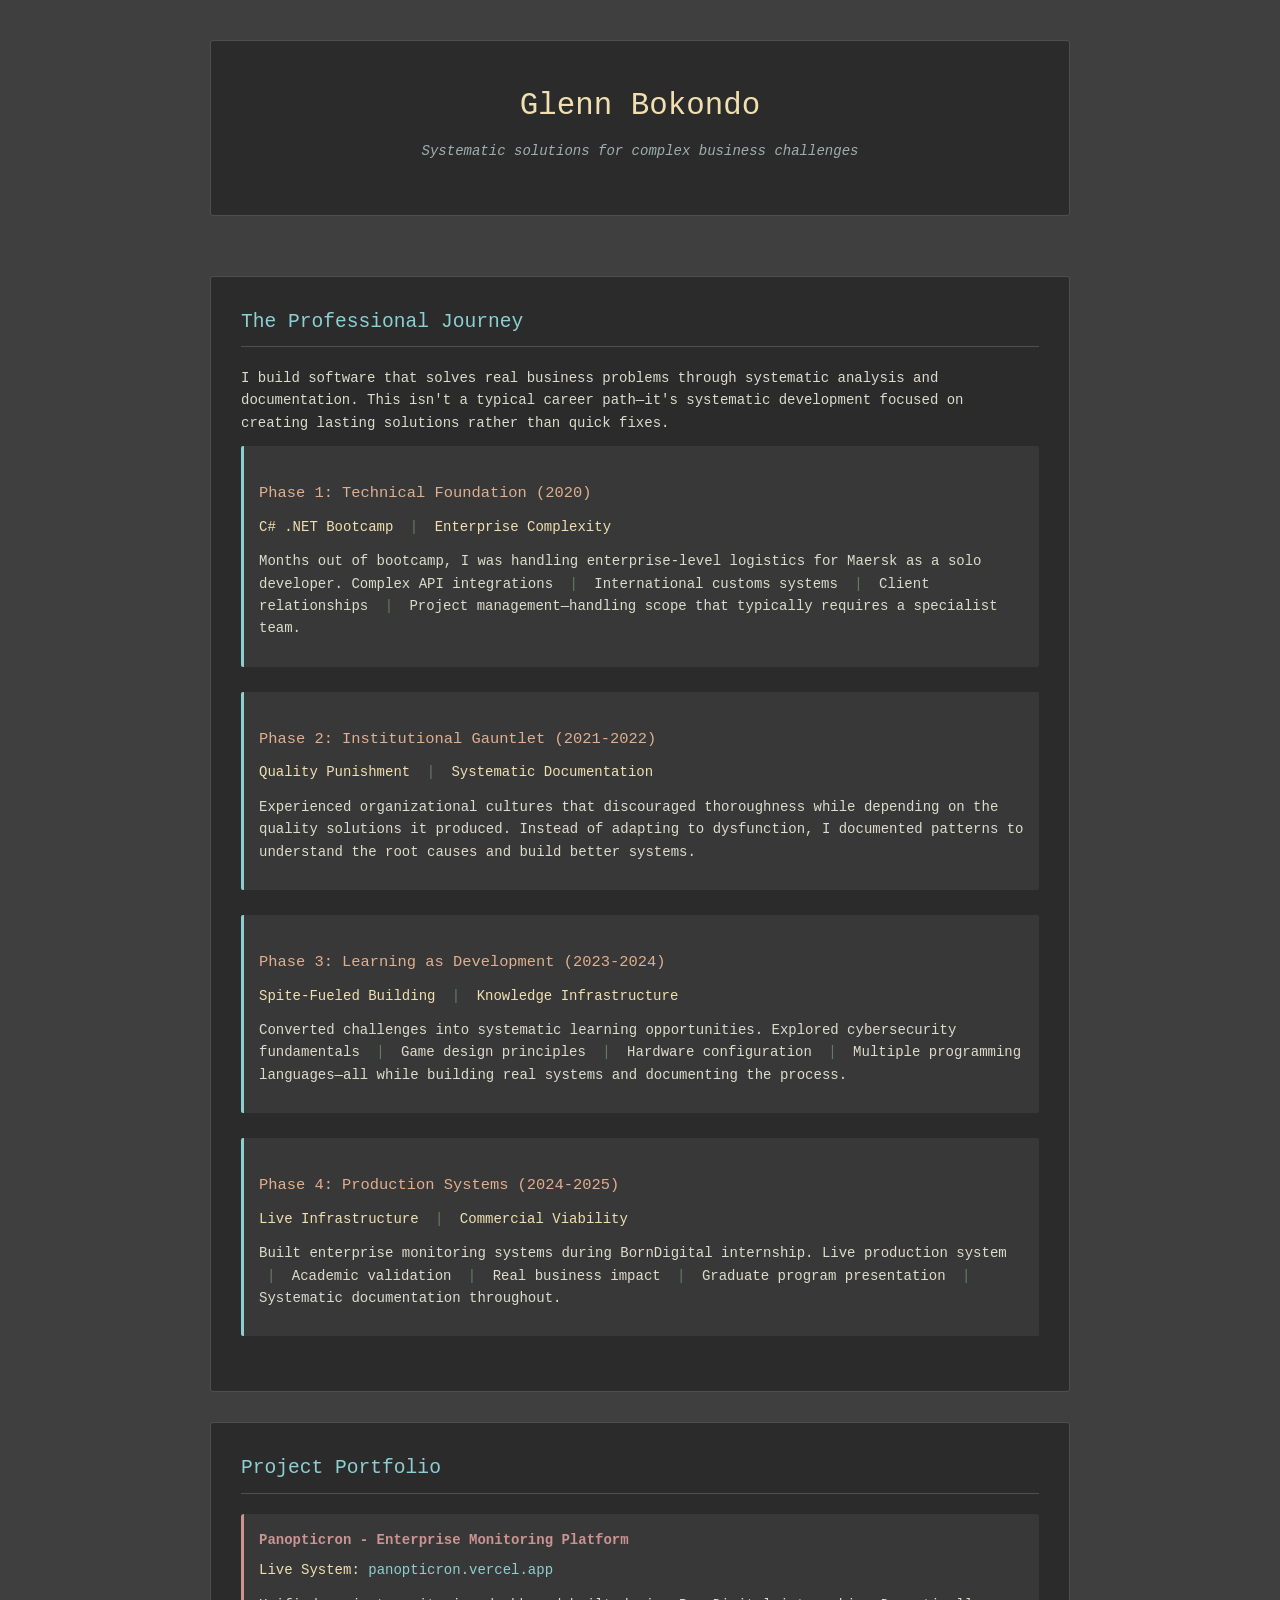
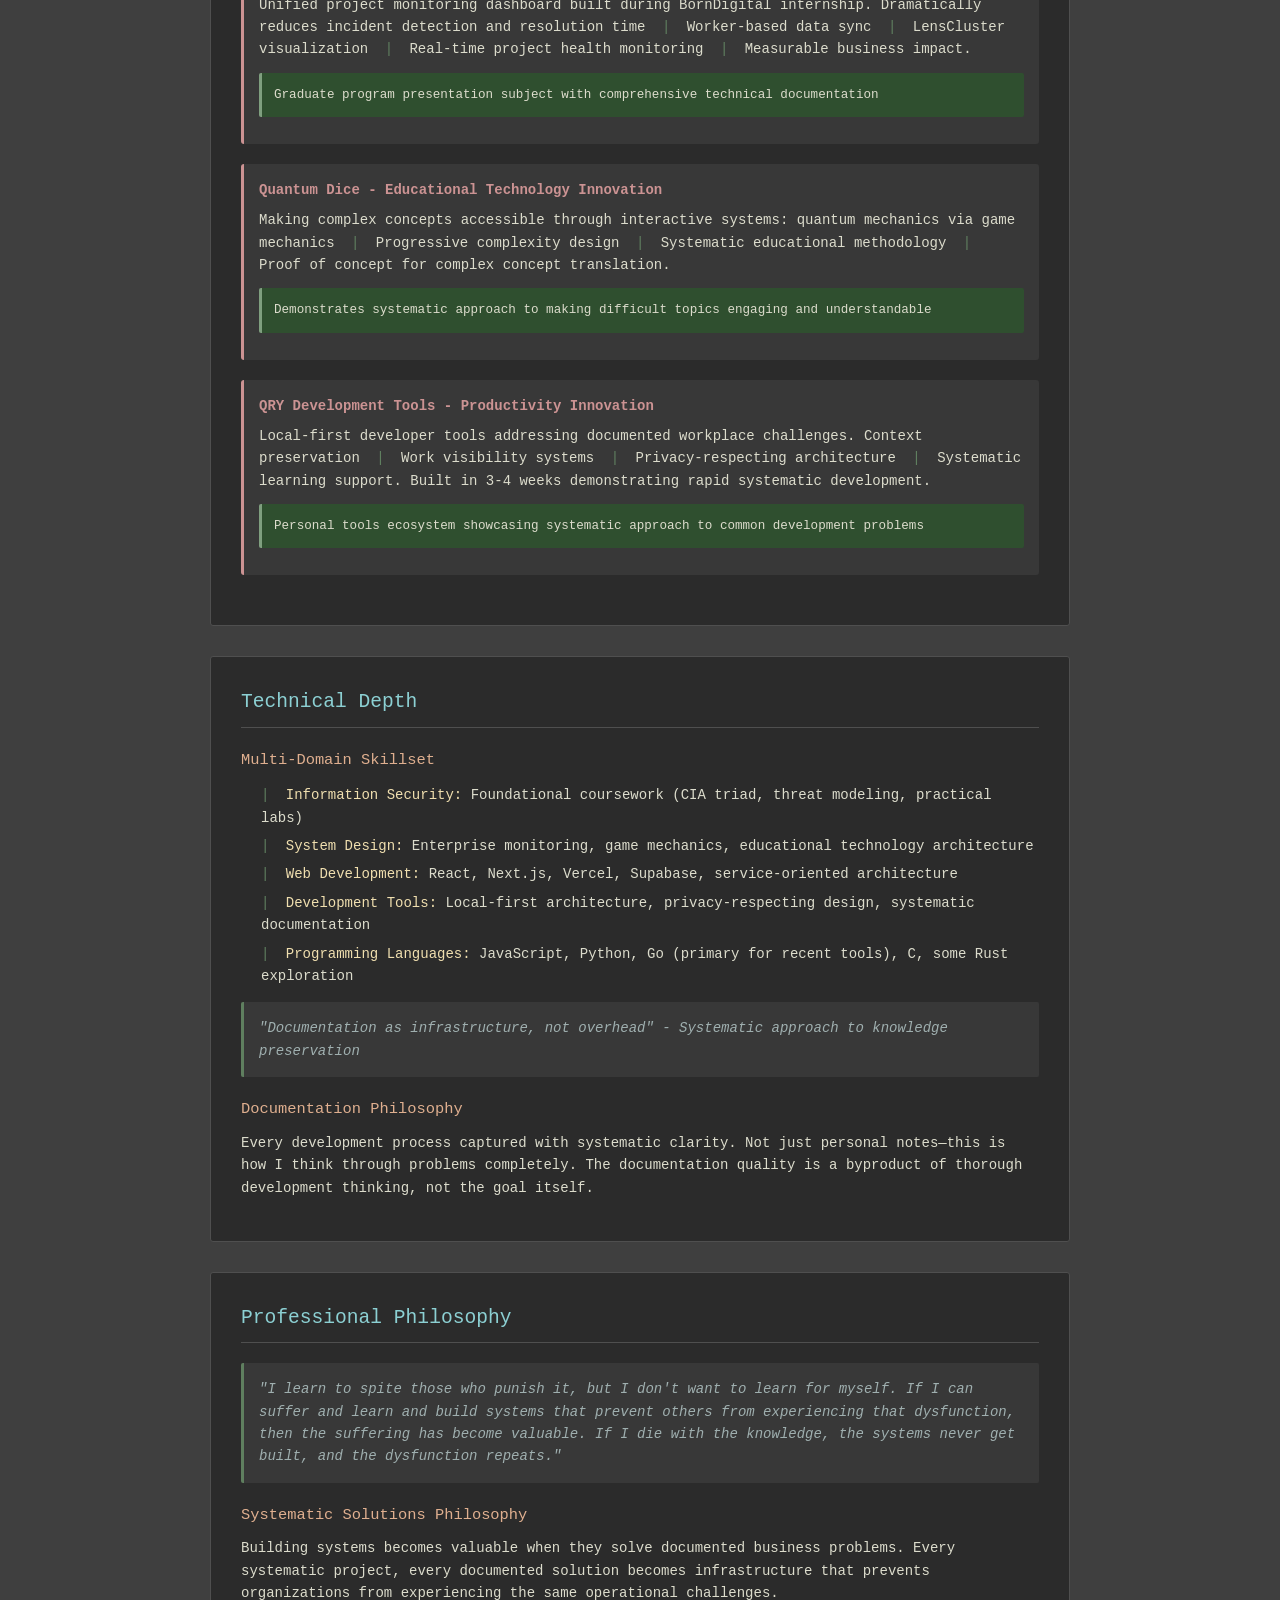
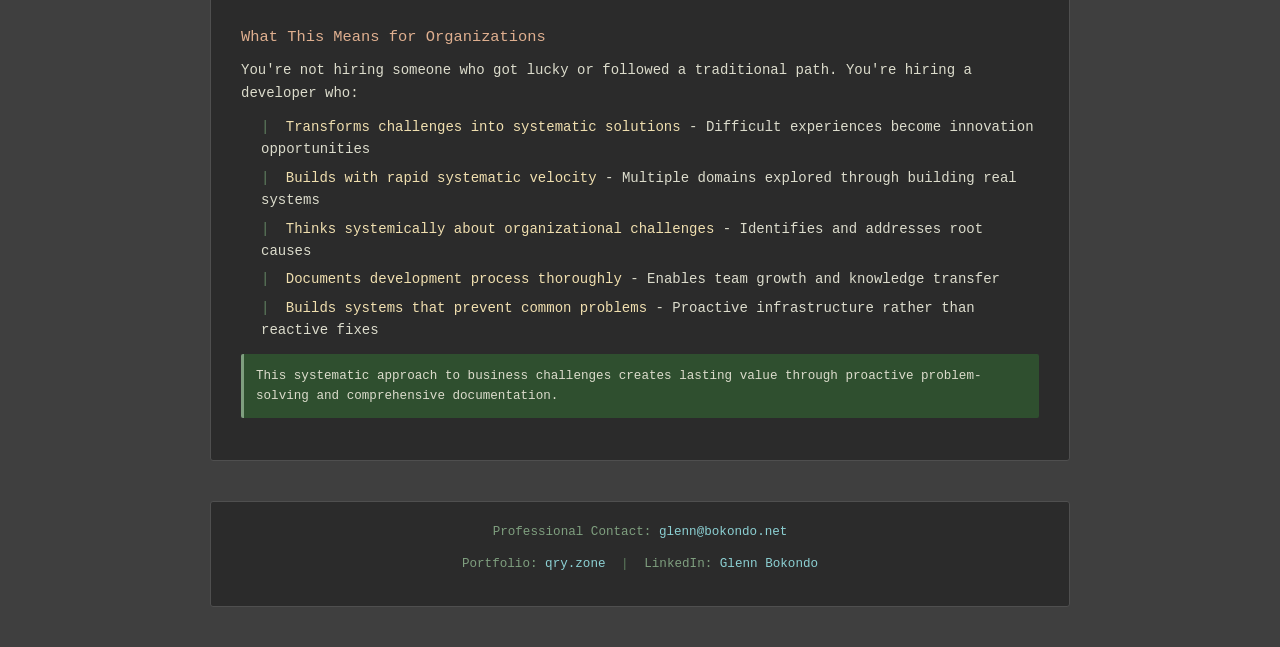
==== index.html @ 44cf8b08 "update contact info" ====
<!doctype html>
<html lang="en">
    <head>
        <meta charset="UTF-8" />
        <meta name="viewport" content="width=device-width, initial-scale=1.0" />
        <title>
            Glenn Bokondo - Systematic Solutions for Complex Business Challenges
        </title>
        <link rel="shortcut icon" href="/favicon.ico" type="image/x-icon" />
        <link rel="icon" href="/favicon.ico" type="image/x-icon" />
        <style>
            * {
                margin: 0;
                padding: 0;
                box-sizing: border-box;
            }

            body {
                font-family: "Monaco", "Menlo", "Ubuntu Mono", monospace;
                line-height: 1.6;
                color: #dcdccc;
                background: #3f3f3f;
                font-size: 14px;
            }

            .container {
                max-width: 900px;
                margin: 0 auto;
                padding: 40px 20px;
            }

            header {
                text-align: center;
                margin-bottom: 60px;
                padding: 40px 0;
                background: #2b2b2b;
                border: 1px solid #4f4f4f;
                border-radius: 3px;
            }

            h1 {
                font-size: 2.2em;
                margin-bottom: 10px;
                color: #f0dfaf;
                font-weight: normal;
            }

            .tagline {
                font-size: 1em;
                color: #9fafaf;
                font-style: italic;
            }

            .section {
                background: #2b2b2b;
                margin-bottom: 30px;
                padding: 30px;
                border: 1px solid #4f4f4f;
                border-radius: 3px;
            }

            h2 {
                font-size: 1.4em;
                margin-bottom: 20px;
                color: #8cd0d3;
                border-bottom: 1px solid #4f4f4f;
                padding-bottom: 8px;
                font-weight: normal;
            }

            h3 {
                font-size: 1.1em;
                margin: 20px 0 10px 0;
                color: #dfaf8f;
                font-weight: normal;
            }

            .journey-phase {
                margin-bottom: 25px;
                padding: 15px;
                background: #383838;
                border-left: 3px solid #8cd0d3;
                border-radius: 2px;
            }

            .project {
                margin-bottom: 20px;
                padding: 15px;
                background: #383838;
                border-radius: 3px;
                border-left: 3px solid #cc9393;
            }

            .project-title {
                font-weight: bold;
                color: #cc9393;
                margin-bottom: 8px;
                font-size: 1em;
            }

            .evidence {
                background: #2f4f2f;
                padding: 12px;
                border-radius: 2px;
                border-left: 3px solid #7f9f7f;
                margin: 12px 0;
                font-size: 0.9em;
            }

            .quote {
                font-style: italic;
                color: #9fafaf;
                border-left: 3px solid #5f7f5f;
                padding-left: 15px;
                margin: 15px 0;
                background: #383838;
                padding: 15px;
                border-radius: 2px;
            }

            ul {
                margin: 12px 0;
                padding-left: 20px;
                list-style: none;
            }

            li {
                margin-bottom: 6px;
                position: relative;
            }

            li:before {
                content: "| ";
                color: #5f7f5f;
                margin-right: 8px;
            }

            a {
                color: #8cd0d3;
                text-decoration: none;
            }

            a:hover {
                text-decoration: underline;
                color: #dfaf8f;
            }

            .highlight {
                background: #4f4f2f;
                padding: 2px 4px;
                border-radius: 2px;
            }

            strong {
                color: #f0dfaf;
                font-weight: normal;
            }

            em {
                color: #dfaf8f;
                font-style: normal;
            }

            p {
                margin-bottom: 12px;
            }

            .separator {
                color: #5f7f5f;
                margin: 0 8px;
            }

            footer {
                text-align: center;
                margin-top: 40px;
                color: #7f9f7f;
                font-size: 0.9em;
                padding: 20px;
                background: #2b2b2b;
                border: 1px solid #4f4f4f;
                border-radius: 3px;
            }
        </style>
    </head>
    <body>
        <div class="container">
            <header>
                <h1>Glenn Bokondo</h1>
                <p class="tagline">
                    Systematic solutions for complex business challenges
                </p>
            </header>

            <section class="section">
                <h2>The Professional Journey</h2>
                <p>
                    I build software that solves real business problems through
                    systematic analysis and documentation. This isn't a typical
                    career path—it's systematic development focused on creating
                    lasting solutions rather than quick fixes.
                </p>

                <div class="journey-phase">
                    <h3>Phase 1: Technical Foundation (2020)</h3>
                    <p>
                        <strong>C# .NET Bootcamp</strong>
                        <span class="separator">|</span>
                        <strong>Enterprise Complexity</strong>
                    </p>
                    <p>
                        Months out of bootcamp, I was handling enterprise-level
                        logistics for Maersk as a solo developer. Complex API
                        integrations
                        <span class="separator">|</span> International customs
                        systems <span class="separator">|</span> Client
                        relationships <span class="separator">|</span> Project
                        management—handling scope that typically requires a
                        specialist team.
                    </p>
                </div>

                <div class="journey-phase">
                    <h3>Phase 2: Institutional Gauntlet (2021-2022)</h3>
                    <p>
                        <strong>Quality Punishment</strong>
                        <span class="separator">|</span>
                        <strong>Systematic Documentation</strong>
                    </p>
                    <p>
                        Experienced organizational cultures that discouraged
                        thoroughness while depending on the quality solutions it
                        produced. Instead of adapting to dysfunction, I
                        documented patterns to understand the root causes and
                        build better systems.
                    </p>
                </div>

                <div class="journey-phase">
                    <h3>Phase 3: Learning as Development (2023-2024)</h3>
                    <p>
                        <strong>Spite-Fueled Building</strong>
                        <span class="separator">|</span>
                        <strong>Knowledge Infrastructure</strong>
                    </p>
                    <p>
                        Converted challenges into systematic learning
                        opportunities. Explored cybersecurity fundamentals
                        <span class="separator">|</span> Game design principles
                        <span class="separator">|</span> Hardware configuration
                        <span class="separator">|</span> Multiple programming
                        languages—all while building real systems and
                        documenting the process.
                    </p>
                </div>

                <div class="journey-phase">
                    <h3>Phase 4: Production Systems (2024-2025)</h3>
                    <p>
                        <strong>Live Infrastructure</strong>
                        <span class="separator">|</span>
                        <strong>Commercial Viability</strong>
                    </p>
                    <p>
                        Built enterprise monitoring systems during BornDigital
                        internship. Live production system
                        <span class="separator">|</span> Academic validation
                        <span class="separator">|</span> Real business impact
                        <span class="separator">|</span> Graduate program
                        presentation <span class="separator">|</span> Systematic
                        documentation throughout.
                    </p>
                </div>
            </section>

            <section class="section">
                <h2>Project Portfolio</h2>

                <div class="project">
                    <div class="project-title">
                        Panopticron - Enterprise Monitoring Platform
                    </div>
                    <p>
                        <strong>Live System:</strong>
                        <a href="https://panopticron.vercel.app"
                            >panopticron.vercel.app</a
                        >
                    </p>
                    <p>
                        Unified project monitoring dashboard built during
                        BornDigital internship. Dramatically reduces incident
                        detection and resolution time
                        <span class="separator">|</span> Worker-based data sync
                        <span class="separator">|</span> LensCluster
                        visualization <span class="separator">|</span> Real-time
                        project health monitoring
                        <span class="separator">|</span> Measurable business
                        impact.
                    </p>
                    <div class="evidence">
                        Graduate program presentation subject with comprehensive
                        technical documentation
                    </div>
                </div>

                <div class="project">
                    <div class="project-title">
                        Quantum Dice - Educational Technology Innovation
                    </div>
                    <p>
                        Making complex concepts accessible through interactive
                        systems: quantum mechanics via game mechanics
                        <span class="separator">|</span> Progressive complexity
                        design <span class="separator">|</span> Systematic
                        educational methodology
                        <span class="separator">|</span> Proof of concept for
                        complex concept translation.
                    </p>
                    <div class="evidence">
                        Demonstrates systematic approach to making difficult
                        topics engaging and understandable
                    </div>
                </div>

                <div class="project">
                    <div class="project-title">
                        QRY Development Tools - Productivity Innovation
                    </div>
                    <p>
                        Local-first developer tools addressing documented
                        workplace challenges. Context preservation
                        <span class="separator">|</span> Work visibility systems
                        <span class="separator">|</span> Privacy-respecting
                        architecture <span class="separator">|</span> Systematic
                        learning support. Built in 3-4 weeks demonstrating rapid
                        systematic development.
                    </p>
                    <div class="evidence">
                        Personal tools ecosystem showcasing systematic approach
                        to common development problems
                    </div>
                </div>
            </section>

            <section class="section">
                <h2>Technical Depth</h2>

                <h3>Multi-Domain Skillset</h3>
                <ul>
                    <li>
                        <strong>Information Security:</strong> Foundational
                        coursework (CIA triad, threat modeling, practical labs)
                    </li>
                    <li>
                        <strong>System Design:</strong> Enterprise monitoring,
                        game mechanics, educational technology architecture
                    </li>
                    <li>
                        <strong>Web Development:</strong> React, Next.js,
                        Vercel, Supabase, service-oriented architecture
                    </li>
                    <li>
                        <strong>Development Tools:</strong> Local-first
                        architecture, privacy-respecting design, systematic
                        documentation
                    </li>
                    <li>
                        <strong>Programming Languages:</strong> JavaScript,
                        Python, Go (primary for recent tools), C, some Rust
                        exploration
                    </li>
                </ul>

                <div class="quote">
                    "Documentation as infrastructure, not overhead" - Systematic
                    approach to knowledge preservation
                </div>

                <h3>Documentation Philosophy</h3>
                <p>
                    Every development process captured with systematic clarity.
                    Not just personal notes—this is how I think through problems
                    completely. The documentation quality is a byproduct of
                    thorough development thinking, not the goal itself.
                </p>
            </section>

            <section class="section">
                <h2>Professional Philosophy</h2>

                <div class="quote">
                    "I learn to spite those who punish it, but I don't want to
                    learn for myself. If I can suffer and learn and build
                    systems that prevent others from experiencing that
                    dysfunction, then the suffering has become valuable. If I
                    die with the knowledge, the systems never get built, and the
                    dysfunction repeats."
                </div>

                <h3>Systematic Solutions Philosophy</h3>
                <p>
                    Building systems becomes valuable when they solve documented
                    business problems. Every systematic project, every
                    documented solution becomes infrastructure that prevents
                    organizations from experiencing the same operational
                    challenges.
                </p>

                <h3>What This Means for Organizations</h3>
                <p>
                    You're not hiring someone who got lucky or followed a
                    traditional path. You're hiring a developer who:
                </p>

                <ul>
                    <li>
                        <strong
                            >Transforms challenges into systematic
                            solutions</strong
                        >
                        - Difficult experiences become innovation opportunities
                    </li>
                    <li>
                        <strong>Builds with rapid systematic velocity</strong> -
                        Multiple domains explored through building real systems
                    </li>
                    <li>
                        <strong
                            >Thinks systemically about organizational
                            challenges</strong
                        >
                        - Identifies and addresses root causes
                    </li>
                    <li>
                        <strong
                            >Documents development process thoroughly</strong
                        >
                        - Enables team growth and knowledge transfer
                    </li>
                    <li>
                        <strong
                            >Builds systems that prevent common problems</strong
                        >
                        - Proactive infrastructure rather than reactive fixes
                    </li>
                </ul>

                <div class="evidence">
                    This systematic approach to business challenges creates
                    lasting value through proactive problem-solving and
                    comprehensive documentation.
                </div>
            </section>

            <footer>
                <p>
                    Professional Contact:
                    <a href="mailto:glenn@bokondo.net">glenn@bokondo.net</a>
                </p>
                <p>
                    Portfolio: <a href="https://qry.zone">qry.zone</a>
                    <span class="separator">|</span> LinkedIn:
                    <a href="https://linkedin.com/in/glenn-bokondo-98957b196/"
                        >Glenn Bokondo</a
                    >
                </p>
            </footer>
        </div>
    </body>
</html>
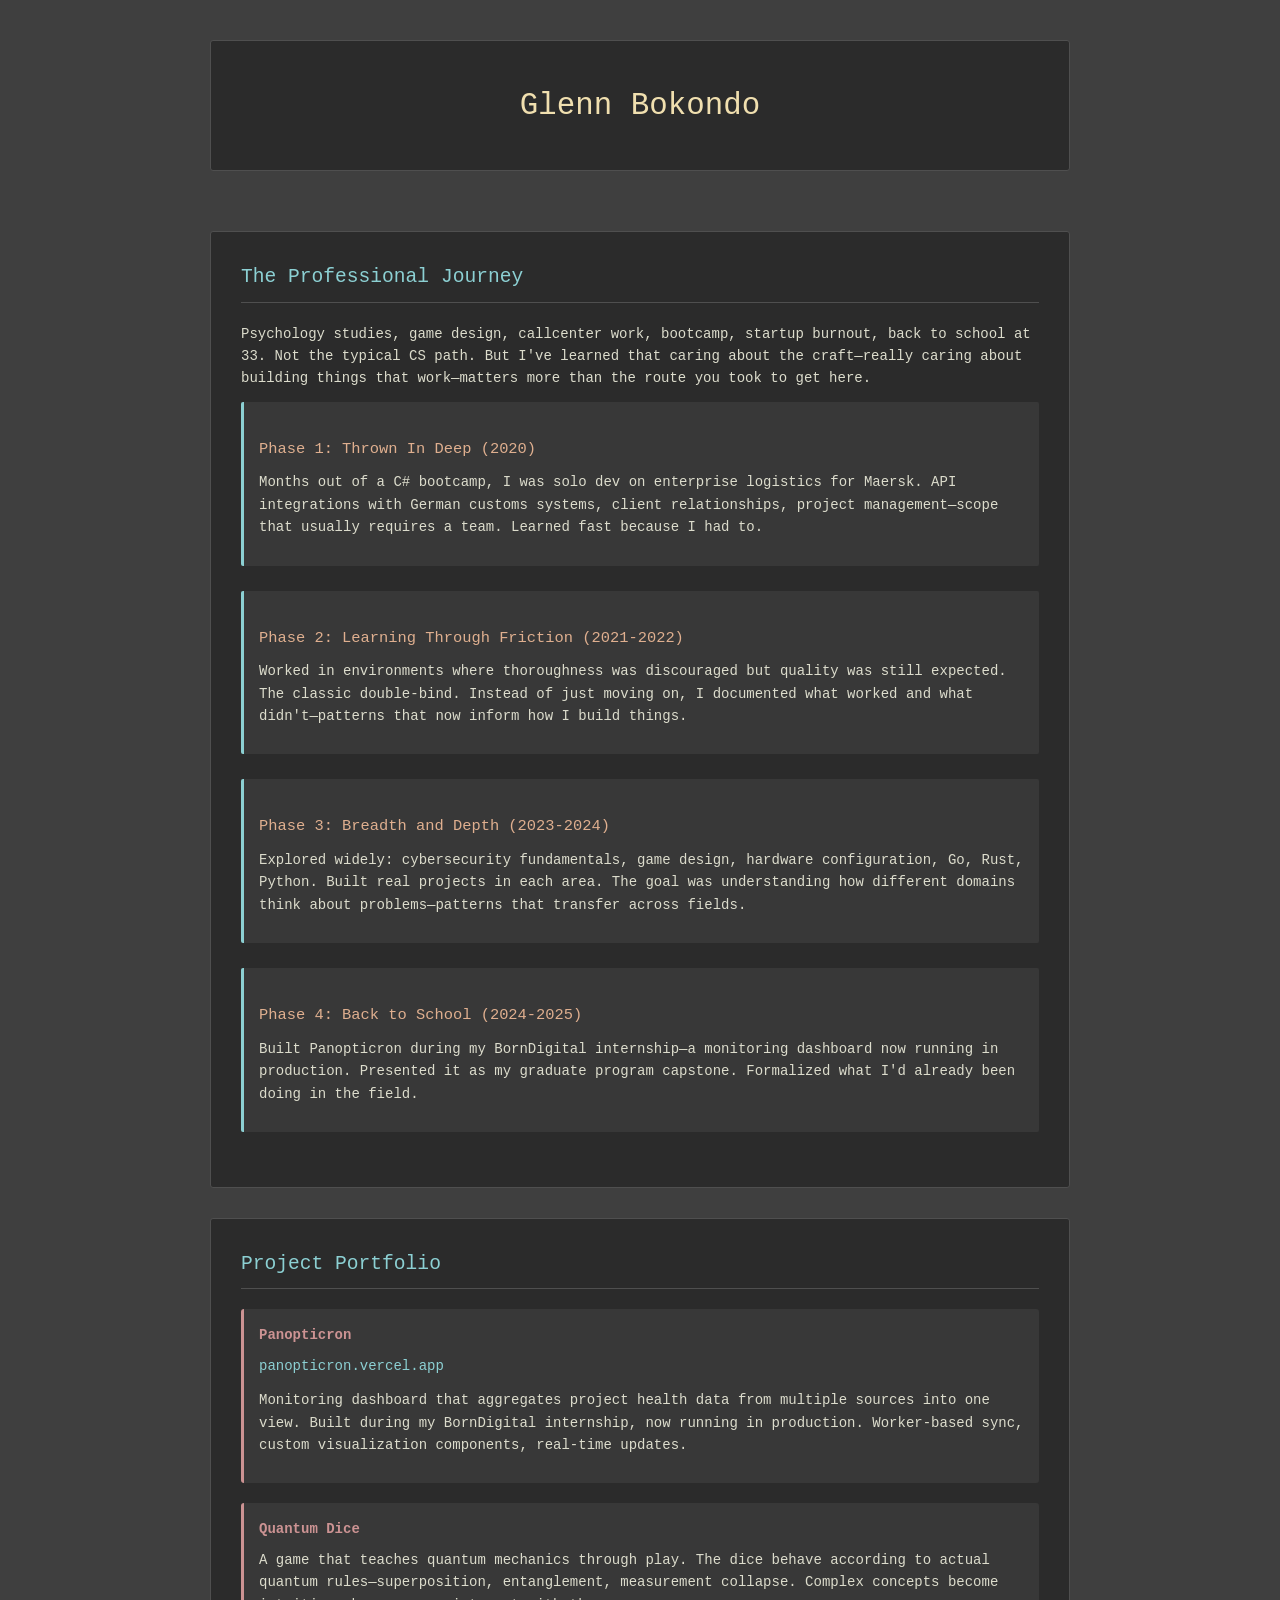
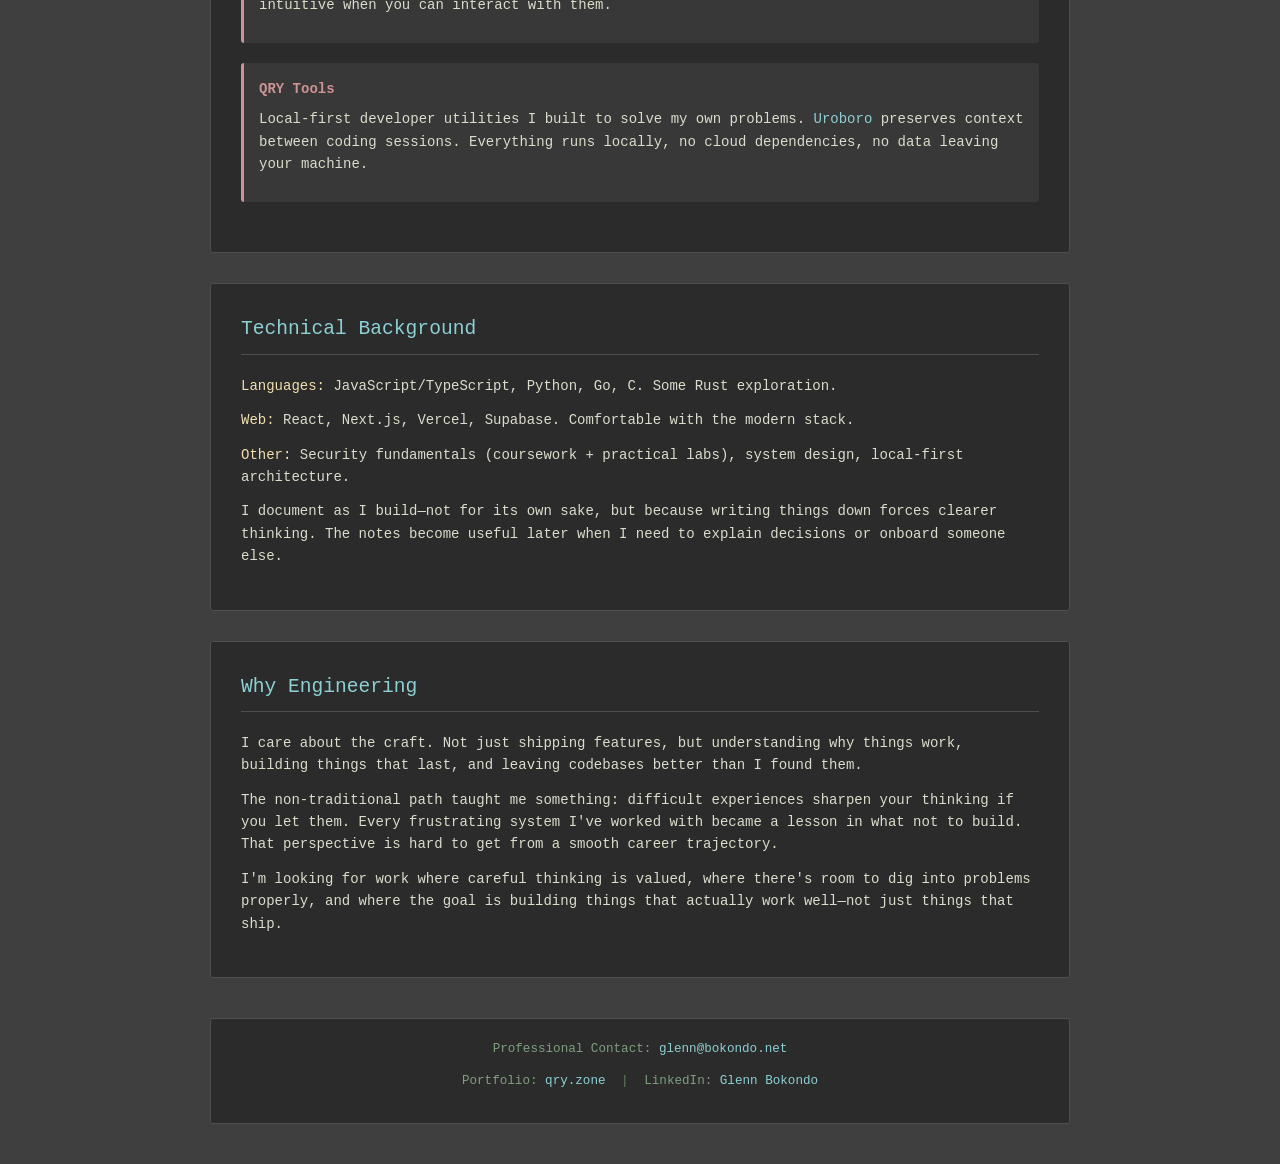
==== commit 68748d3f: "rewrite" ====
--- a/index.html
+++ b/index.html
@@ -3,9 +3,7 @@
     <head>
         <meta charset="UTF-8" />
         <meta name="viewport" content="width=device-width, initial-scale=1.0" />
-        <title>
-            Glenn Bokondo - Systematic Solutions for Complex Business Challenges
-        </title>
+        <title>Glenn Bokondo</title>
         <link rel="shortcut icon" href="/favicon.ico" type="image/x-icon" />
         <link rel="icon" href="/favicon.ico" type="image/x-icon" />
         <style>
@@ -40,15 +38,8 @@
 
             h1 {
                 font-size: 2.2em;
-                margin-bottom: 10px;
                 color: #f0dfaf;
                 font-weight: normal;
-            }
-
-            .tagline {
-                font-size: 1em;
-                color: #9fafaf;
-                font-style: italic;
             }
 
             .section {
@@ -98,26 +89,6 @@
                 font-size: 1em;
             }
 
-            .evidence {
-                background: #2f4f2f;
-                padding: 12px;
-                border-radius: 2px;
-                border-left: 3px solid #7f9f7f;
-                margin: 12px 0;
-                font-size: 0.9em;
-            }
-
-            .quote {
-                font-style: italic;
-                color: #9fafaf;
-                border-left: 3px solid #5f7f5f;
-                padding-left: 15px;
-                margin: 15px 0;
-                background: #383838;
-                padding: 15px;
-                border-radius: 2px;
-            }
-
             ul {
                 margin: 12px 0;
                 padding-left: 20px;
@@ -143,12 +114,6 @@
             a:hover {
                 text-decoration: underline;
                 color: #dfaf8f;
-            }
-
-            .highlight {
-                background: #4f4f2f;
-                padding: 2px 4px;
-                border-radius: 2px;
             }
 
             strong {
@@ -186,88 +151,39 @@
         <div class="container">
             <header>
                 <h1>Glenn Bokondo</h1>
-                <p class="tagline">
-                    Systematic solutions for complex business challenges
-                </p>
             </header>
 
             <section class="section">
                 <h2>The Professional Journey</h2>
                 <p>
-                    I build software that solves real business problems through
-                    systematic analysis and documentation. This isn't a typical
-                    career path—it's systematic development focused on creating
-                    lasting solutions rather than quick fixes.
-                </p>
-
-                <div class="journey-phase">
-                    <h3>Phase 1: Technical Foundation (2020)</h3>
-                    <p>
-                        <strong>C# .NET Bootcamp</strong>
-                        <span class="separator">|</span>
-                        <strong>Enterprise Complexity</strong>
-                    </p>
-                    <p>
-                        Months out of bootcamp, I was handling enterprise-level
-                        logistics for Maersk as a solo developer. Complex API
-                        integrations
-                        <span class="separator">|</span> International customs
-                        systems <span class="separator">|</span> Client
-                        relationships <span class="separator">|</span> Project
-                        management—handling scope that typically requires a
-                        specialist team.
-                    </p>
-                </div>
-
-                <div class="journey-phase">
-                    <h3>Phase 2: Institutional Gauntlet (2021-2022)</h3>
-                    <p>
-                        <strong>Quality Punishment</strong>
-                        <span class="separator">|</span>
-                        <strong>Systematic Documentation</strong>
-                    </p>
-                    <p>
-                        Experienced organizational cultures that discouraged
-                        thoroughness while depending on the quality solutions it
-                        produced. Instead of adapting to dysfunction, I
-                        documented patterns to understand the root causes and
-                        build better systems.
-                    </p>
-                </div>
-
-                <div class="journey-phase">
-                    <h3>Phase 3: Learning as Development (2023-2024)</h3>
-                    <p>
-                        <strong>Spite-Fueled Building</strong>
-                        <span class="separator">|</span>
-                        <strong>Knowledge Infrastructure</strong>
-                    </p>
-                    <p>
-                        Converted challenges into systematic learning
-                        opportunities. Explored cybersecurity fundamentals
-                        <span class="separator">|</span> Game design principles
-                        <span class="separator">|</span> Hardware configuration
-                        <span class="separator">|</span> Multiple programming
-                        languages—all while building real systems and
-                        documenting the process.
-                    </p>
-                </div>
-
-                <div class="journey-phase">
-                    <h3>Phase 4: Production Systems (2024-2025)</h3>
-                    <p>
-                        <strong>Live Infrastructure</strong>
-                        <span class="separator">|</span>
-                        <strong>Commercial Viability</strong>
-                    </p>
-                    <p>
-                        Built enterprise monitoring systems during BornDigital
-                        internship. Live production system
-                        <span class="separator">|</span> Academic validation
-                        <span class="separator">|</span> Real business impact
-                        <span class="separator">|</span> Graduate program
-                        presentation <span class="separator">|</span> Systematic
-                        documentation throughout.
+                    Psychology studies, game design, callcenter work, bootcamp, startup burnout, back to school at 33. Not the typical CS path. But I've learned that caring about the craft—really caring about building things that work—matters more than the route you took to get here.
+                </p>
+
+                <div class="journey-phase">
+                    <h3>Phase 1: Thrown In Deep (2020)</h3>
+                    <p>
+                        Months out of a C# bootcamp, I was solo dev on enterprise logistics for Maersk. API integrations with German customs systems, client relationships, project management—scope that usually requires a team. Learned fast because I had to.
+                    </p>
+                </div>
+
+                <div class="journey-phase">
+                    <h3>Phase 2: Learning Through Friction (2021-2022)</h3>
+                    <p>
+                        Worked in environments where thoroughness was discouraged but quality was still expected. The classic double-bind. Instead of just moving on, I documented what worked and what didn't—patterns that now inform how I build things.
+                    </p>
+                </div>
+
+                <div class="journey-phase">
+                    <h3>Phase 3: Breadth and Depth (2023-2024)</h3>
+                    <p>
+                        Explored widely: cybersecurity fundamentals, game design, hardware configuration, Go, Rust, Python. Built real projects in each area. The goal was understanding how different domains think about problems—patterns that transfer across fields.
+                    </p>
+                </div>
+
+                <div class="journey-phase">
+                    <h3>Phase 4: Back to School (2024-2025)</h3>
+                    <p>
+                        Built Panopticron during my BornDigital internship—a monitoring dashboard now running in production. Presented it as my graduate program capstone. Formalized what I'd already been doing in the field.
                     </p>
                 </div>
             </section>
@@ -276,179 +192,57 @@
                 <h2>Project Portfolio</h2>
 
                 <div class="project">
-                    <div class="project-title">
-                        Panopticron - Enterprise Monitoring Platform
-                    </div>
-                    <p>
-                        <strong>Live System:</strong>
-                        <a href="https://panopticron.vercel.app"
-                            >panopticron.vercel.app</a
-                        >
-                    </p>
-                    <p>
-                        Unified project monitoring dashboard built during
-                        BornDigital internship. Dramatically reduces incident
-                        detection and resolution time
-                        <span class="separator">|</span> Worker-based data sync
-                        <span class="separator">|</span> LensCluster
-                        visualization <span class="separator">|</span> Real-time
-                        project health monitoring
-                        <span class="separator">|</span> Measurable business
-                        impact.
-                    </p>
-                    <div class="evidence">
-                        Graduate program presentation subject with comprehensive
-                        technical documentation
-                    </div>
+                    <div class="project-title">Panopticron</div>
+                    <p>
+                        <a href="https://panopticron.vercel.app">panopticron.vercel.app</a>
+                    </p>
+                    <p>
+                        Monitoring dashboard that aggregates project health data from multiple sources into one view. Built during my BornDigital internship, now running in production. Worker-based sync, custom visualization components, real-time updates.
+                    </p>
                 </div>
 
                 <div class="project">
-                    <div class="project-title">
-                        Quantum Dice - Educational Technology Innovation
-                    </div>
-                    <p>
-                        Making complex concepts accessible through interactive
-                        systems: quantum mechanics via game mechanics
-                        <span class="separator">|</span> Progressive complexity
-                        design <span class="separator">|</span> Systematic
-                        educational methodology
-                        <span class="separator">|</span> Proof of concept for
-                        complex concept translation.
-                    </p>
-                    <div class="evidence">
-                        Demonstrates systematic approach to making difficult
-                        topics engaging and understandable
-                    </div>
+                    <div class="project-title">Quantum Dice</div>
+                    <p>
+                        A game that teaches quantum mechanics through play. The dice behave according to actual quantum rules—superposition, entanglement, measurement collapse. Complex concepts become intuitive when you can interact with them.
+                    </p>
                 </div>
 
                 <div class="project">
-                    <div class="project-title">
-                        QRY Development Tools - Productivity Innovation
-                    </div>
-                    <p>
-                        Local-first developer tools addressing documented
-                        workplace challenges. Context preservation
-                        <span class="separator">|</span> Work visibility systems
-                        <span class="separator">|</span> Privacy-respecting
-                        architecture <span class="separator">|</span> Systematic
-                        learning support. Built in 3-4 weeks demonstrating rapid
-                        systematic development.
-                    </p>
-                    <div class="evidence">
-                        Personal tools ecosystem showcasing systematic approach
-                        to common development problems
-                    </div>
-                </div>
-            </section>
-
-            <section class="section">
-                <h2>Technical Depth</h2>
-
-                <h3>Multi-Domain Skillset</h3>
-                <ul>
-                    <li>
-                        <strong>Information Security:</strong> Foundational
-                        coursework (CIA triad, threat modeling, practical labs)
-                    </li>
-                    <li>
-                        <strong>System Design:</strong> Enterprise monitoring,
-                        game mechanics, educational technology architecture
-                    </li>
-                    <li>
-                        <strong>Web Development:</strong> React, Next.js,
-                        Vercel, Supabase, service-oriented architecture
-                    </li>
-                    <li>
-                        <strong>Development Tools:</strong> Local-first
-                        architecture, privacy-respecting design, systematic
-                        documentation
-                    </li>
-                    <li>
-                        <strong>Programming Languages:</strong> JavaScript,
-                        Python, Go (primary for recent tools), C, some Rust
-                        exploration
-                    </li>
-                </ul>
-
-                <div class="quote">
-                    "Documentation as infrastructure, not overhead" - Systematic
-                    approach to knowledge preservation
-                </div>
-
-                <h3>Documentation Philosophy</h3>
-                <p>
-                    Every development process captured with systematic clarity.
-                    Not just personal notes—this is how I think through problems
-                    completely. The documentation quality is a byproduct of
-                    thorough development thinking, not the goal itself.
-                </p>
-            </section>
-
-            <section class="section">
-                <h2>Professional Philosophy</h2>
-
-                <div class="quote">
-                    "I learn to spite those who punish it, but I don't want to
-                    learn for myself. If I can suffer and learn and build
-                    systems that prevent others from experiencing that
-                    dysfunction, then the suffering has become valuable. If I
-                    die with the knowledge, the systems never get built, and the
-                    dysfunction repeats."
-                </div>
-
-                <h3>Systematic Solutions Philosophy</h3>
-                <p>
-                    Building systems becomes valuable when they solve documented
-                    business problems. Every systematic project, every
-                    documented solution becomes infrastructure that prevents
-                    organizations from experiencing the same operational
-                    challenges.
-                </p>
-
-                <h3>What This Means for Organizations</h3>
-                <p>
-                    You're not hiring someone who got lucky or followed a
-                    traditional path. You're hiring a developer who:
-                </p>
-
-                <ul>
-                    <li>
-                        <strong
-                            >Transforms challenges into systematic
-                            solutions</strong
-                        >
-                        - Difficult experiences become innovation opportunities
-                    </li>
-                    <li>
-                        <strong>Builds with rapid systematic velocity</strong> -
-                        Multiple domains explored through building real systems
-                    </li>
-                    <li>
-                        <strong
-                            >Thinks systemically about organizational
-                            challenges</strong
-                        >
-                        - Identifies and addresses root causes
-                    </li>
-                    <li>
-                        <strong
-                            >Documents development process thoroughly</strong
-                        >
-                        - Enables team growth and knowledge transfer
-                    </li>
-                    <li>
-                        <strong
-                            >Builds systems that prevent common problems</strong
-                        >
-                        - Proactive infrastructure rather than reactive fixes
-                    </li>
-                </ul>
-
-                <div class="evidence">
-                    This systematic approach to business challenges creates
-                    lasting value through proactive problem-solving and
-                    comprehensive documentation.
-                </div>
+                    <div class="project-title">QRY Tools</div>
+                    <p>
+                        Local-first developer utilities I built to solve my own problems. <a href="https://github.com/QRY91/uroboro">Uroboro</a> preserves context between coding sessions. Everything runs locally, no cloud dependencies, no data leaving your machine.
+                    </p>
+                </div>
+            </section>
+
+            <section class="section">
+                <h2>Technical Background</h2>
+                <p>
+                    <strong>Languages:</strong> JavaScript/TypeScript, Python, Go, C. Some Rust exploration.
+                </p>
+                <p>
+                    <strong>Web:</strong> React, Next.js, Vercel, Supabase. Comfortable with the modern stack.
+                </p>
+                <p>
+                    <strong>Other:</strong> Security fundamentals (coursework + practical labs), system design, local-first architecture.
+                </p>
+                <p>
+                    I document as I build—not for its own sake, but because writing things down forces clearer thinking. The notes become useful later when I need to explain decisions or onboard someone else.
+                </p>
+            </section>
+
+            <section class="section">
+                <h2>Why Engineering</h2>
+                <p>
+                    I care about the craft. Not just shipping features, but understanding why things work, building things that last, and leaving codebases better than I found them.
+                </p>
+                <p>
+                    The non-traditional path taught me something: difficult experiences sharpen your thinking if you let them. Every frustrating system I've worked with became a lesson in what not to build. That perspective is hard to get from a smooth career trajectory.
+                </p>
+                <p>
+                    I'm looking for work where careful thinking is valued, where there's room to dig into problems properly, and where the goal is building things that actually work well—not just things that ship.
+                </p>
             </section>
 
             <footer>
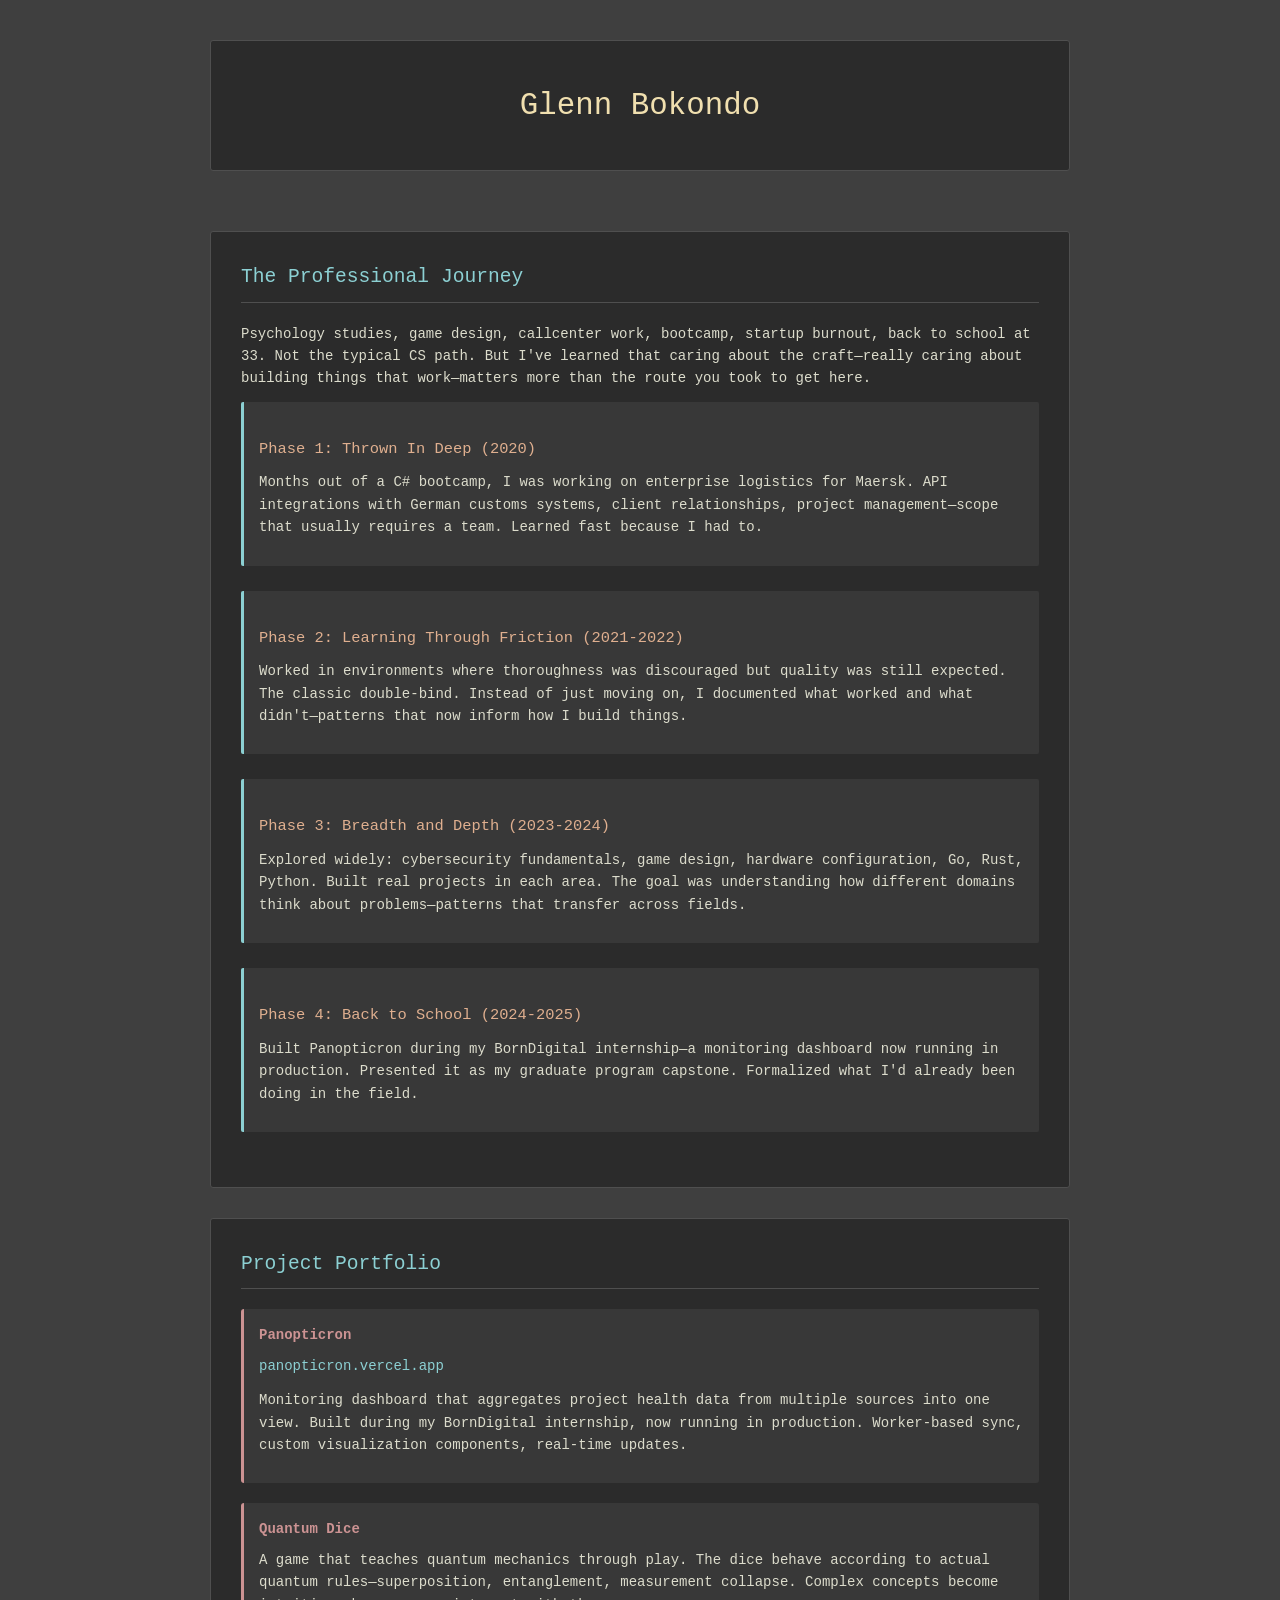
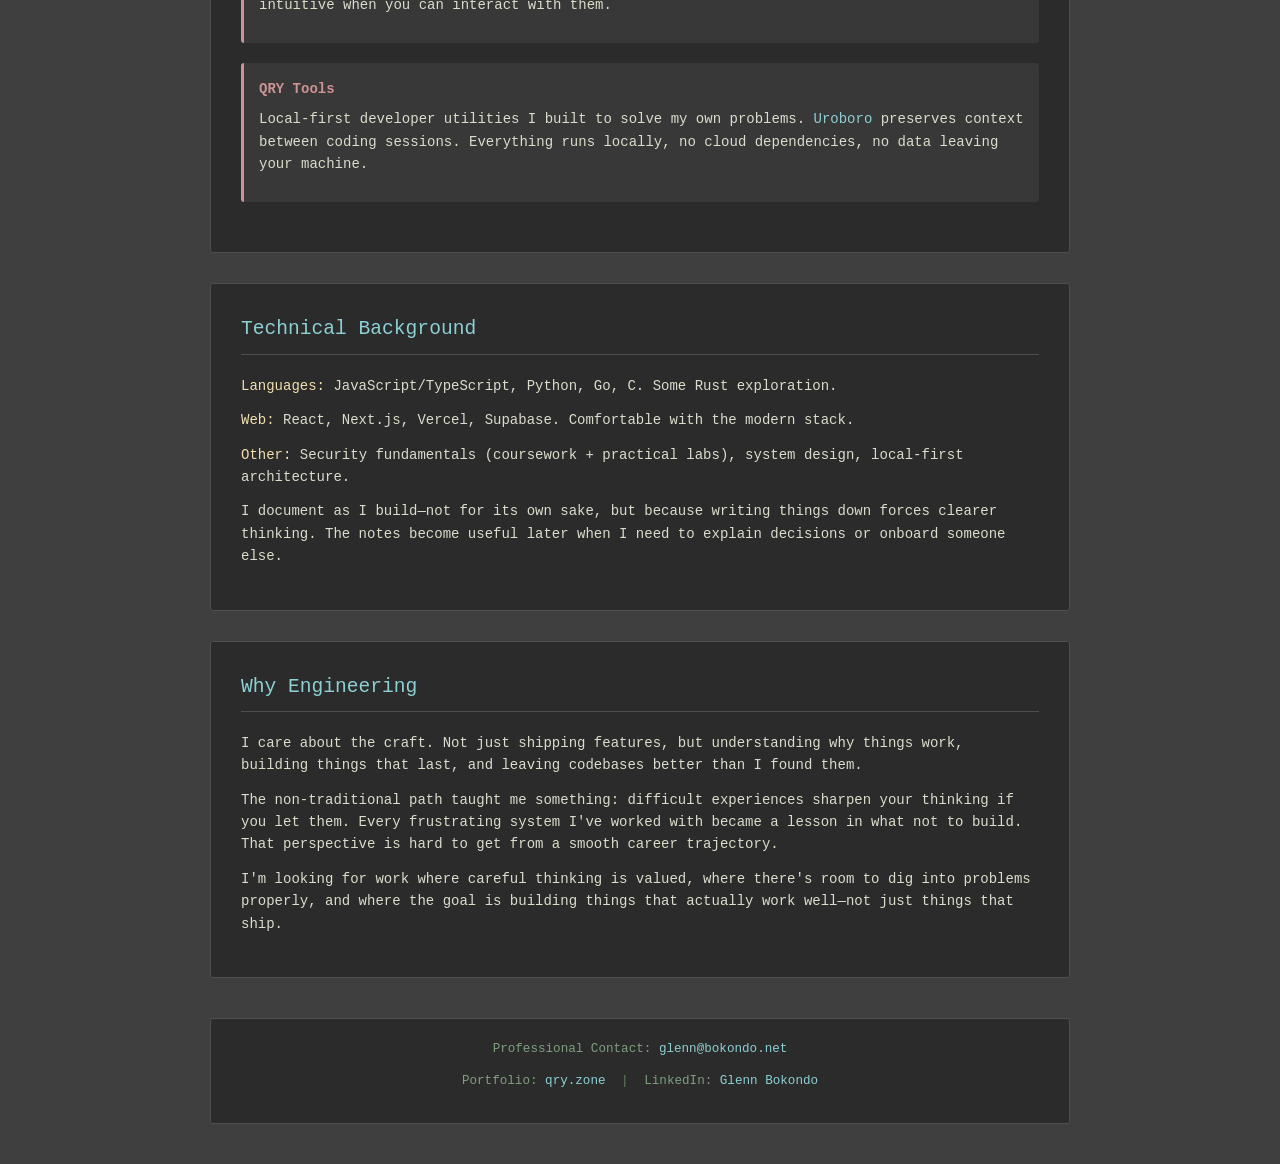
==== commit 88047a1f: "factual correction" ====
--- a/index.html
+++ b/index.html
@@ -162,7 +162,7 @@
                 <div class="journey-phase">
                     <h3>Phase 1: Thrown In Deep (2020)</h3>
                     <p>
-                        Months out of a C# bootcamp, I was solo dev on enterprise logistics for Maersk. API integrations with German customs systems, client relationships, project management—scope that usually requires a team. Learned fast because I had to.
+                        Months out of a C# bootcamp, I was working on enterprise logistics for Maersk. API integrations with German customs systems, client relationships, project management—scope that usually requires a team. Learned fast because I had to.
                     </p>
                 </div>
 
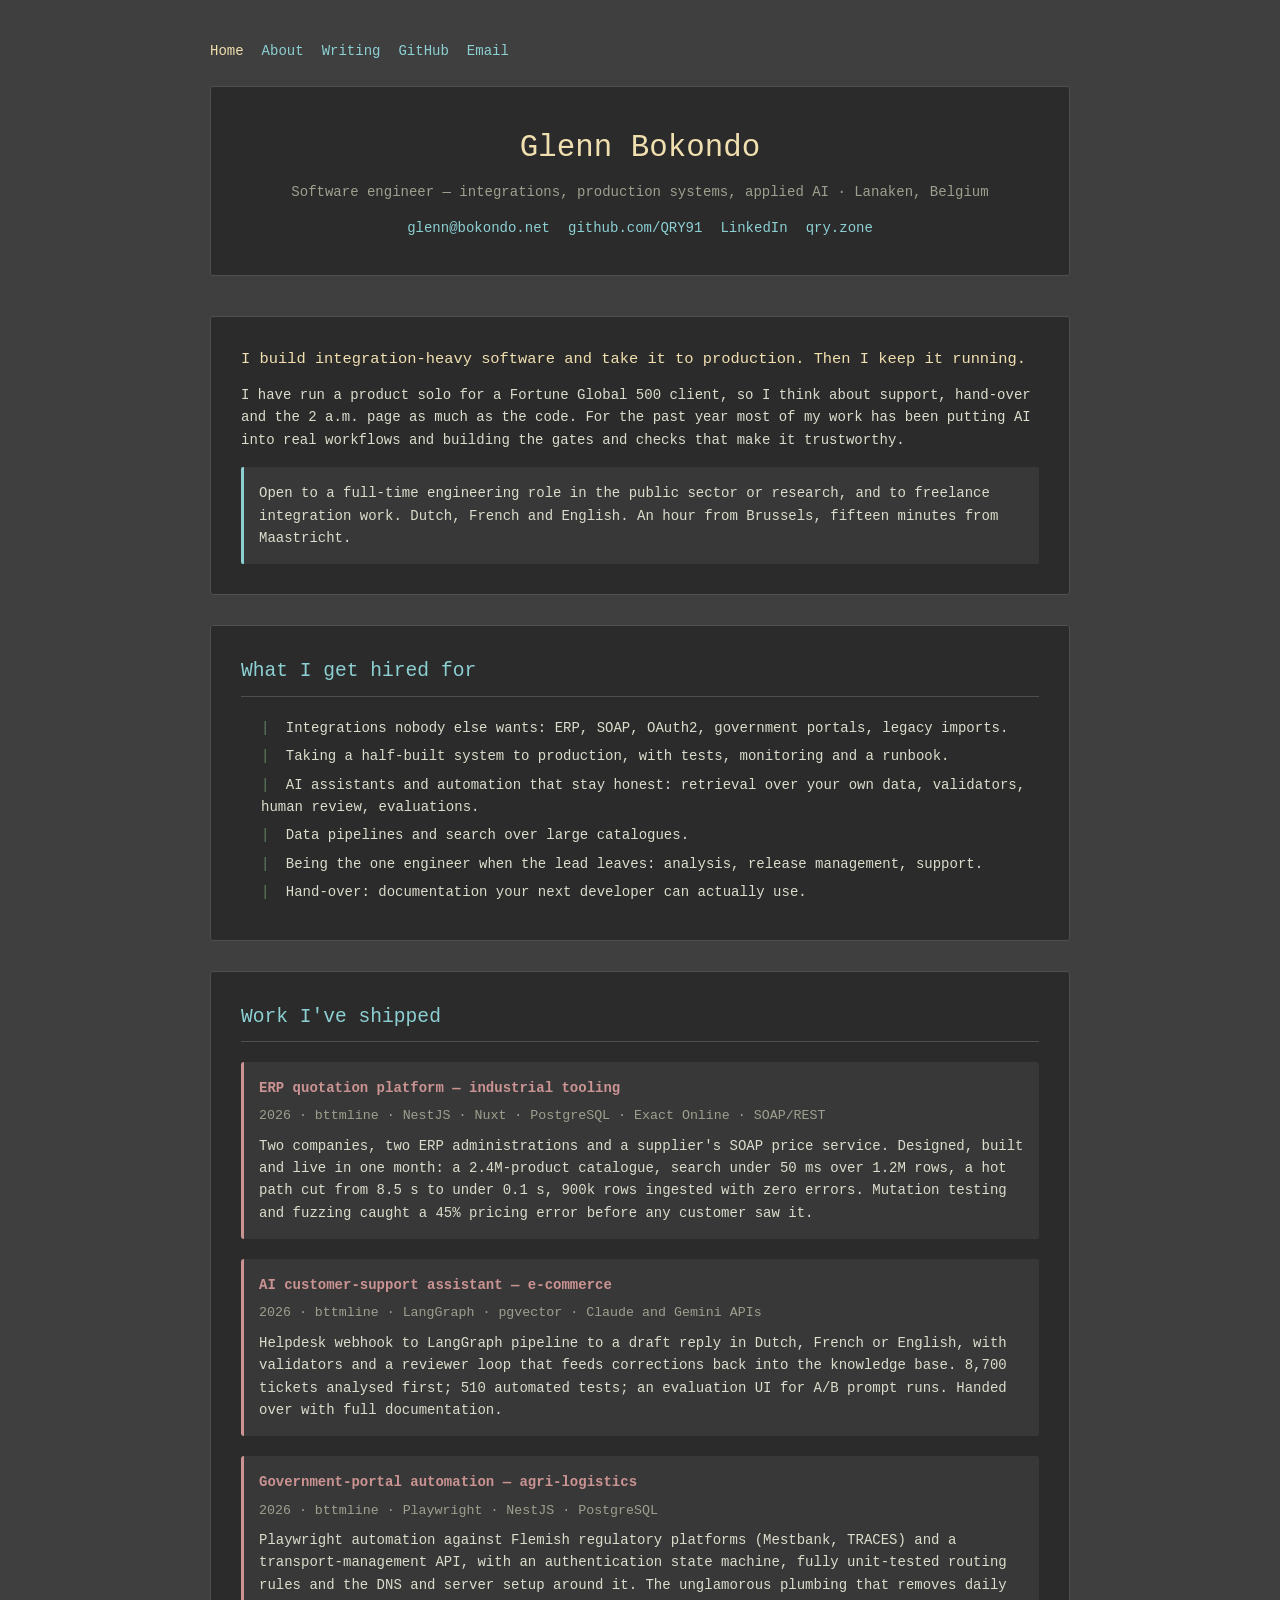
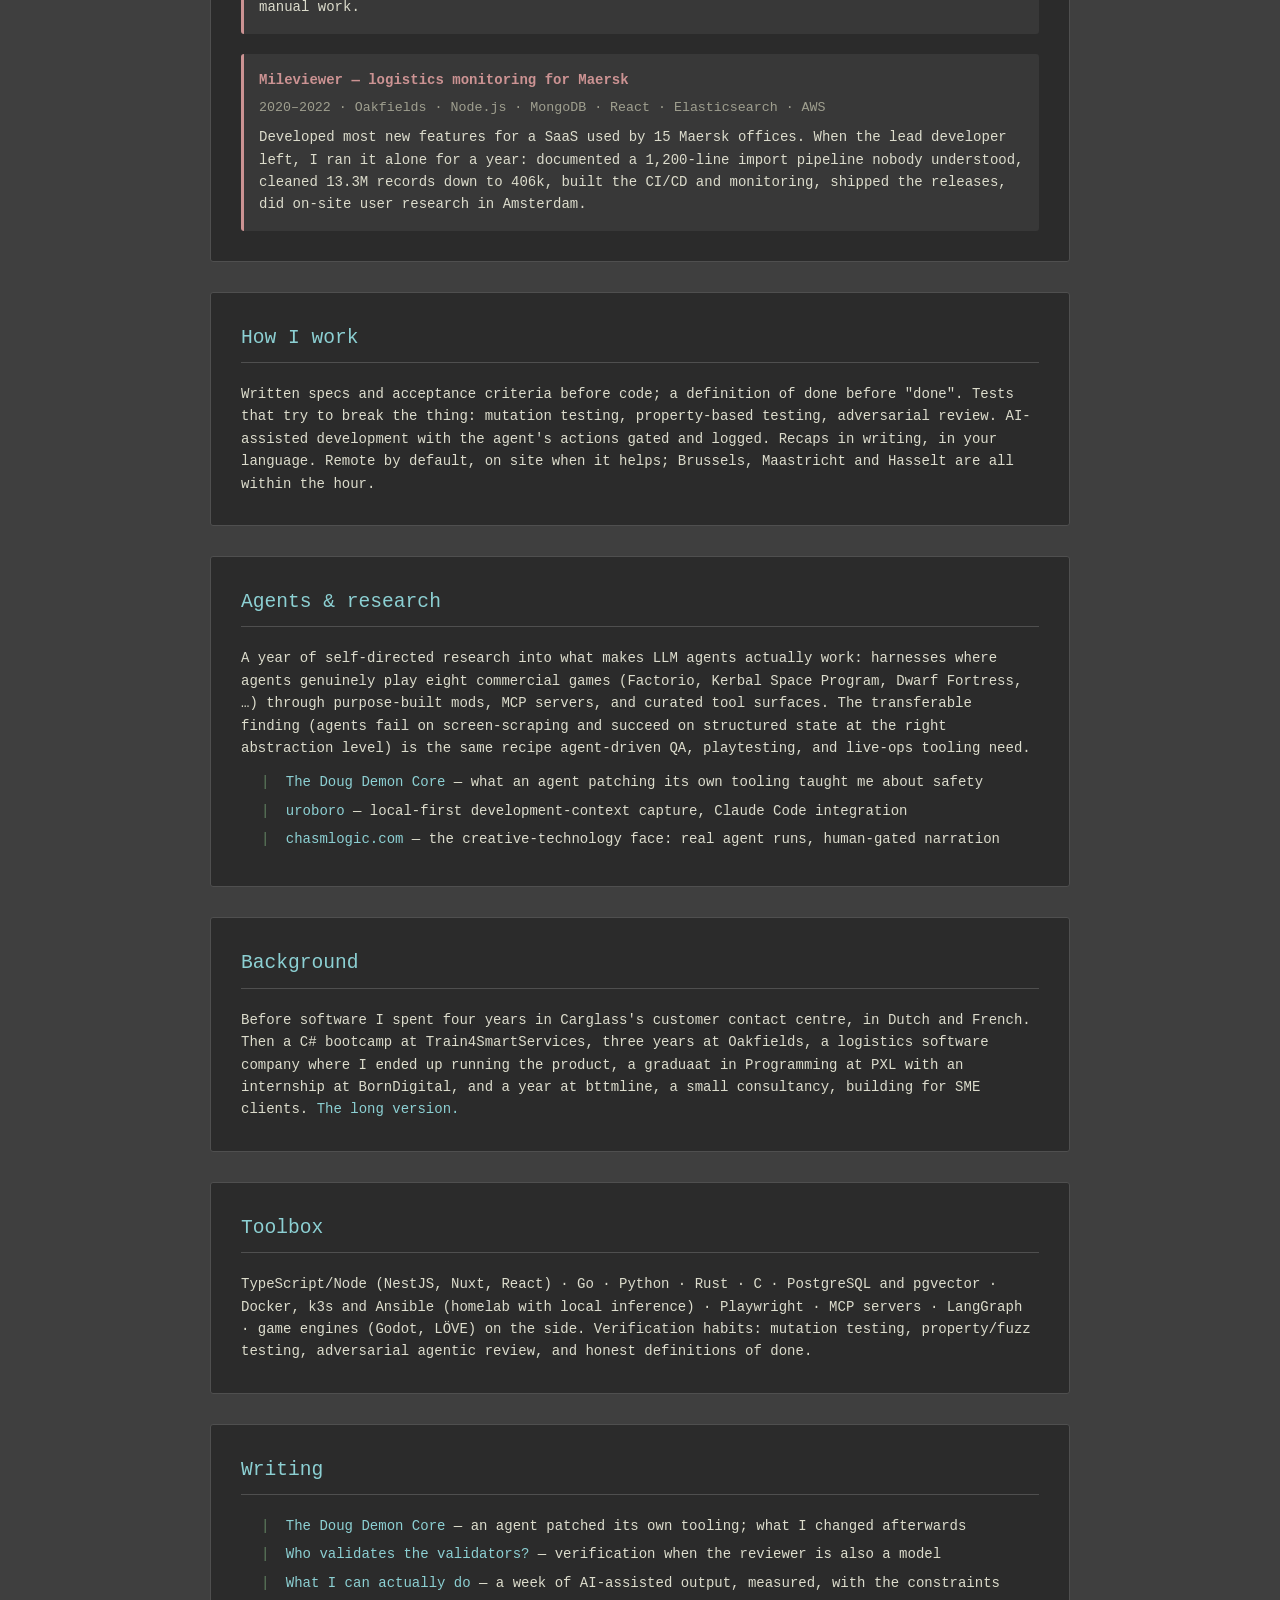
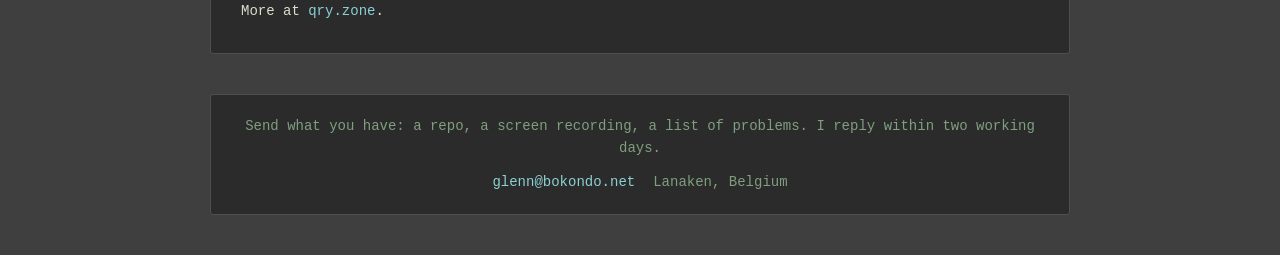
==== commit 12858e15: "feat: rewrite copy and add about page" ====
--- a/index.html
+++ b/index.html
@@ -1,263 +1,187 @@
 <!doctype html>
 <html lang="en">
-    <head>
-        <meta charset="UTF-8" />
-        <meta name="viewport" content="width=device-width, initial-scale=1.0" />
-        <title>Glenn Bokondo</title>
-        <link rel="shortcut icon" href="/favicon.ico" type="image/x-icon" />
-        <link rel="icon" href="/favicon.ico" type="image/x-icon" />
-        <style>
-            * {
-                margin: 0;
-                padding: 0;
-                box-sizing: border-box;
-            }
+<head>
+    <meta charset="UTF-8" />
+    <meta name="viewport" content="width=device-width, initial-scale=1.0" />
+    <title>Glenn Bokondo — software engineer</title>
+    <meta name="description" content="Software engineer in Lanaken, Belgium. Integration-heavy systems taken to production and kept running; AI in real workflows with the checks that make it trustworthy." />
+    <link rel="shortcut icon" href="/favicon.ico" type="image/x-icon" />
+    <link rel="stylesheet" href="/style.css" />
+</head>
+<body>
+    <main>
+        <nav class="site" aria-label="Site">
+            <a href="/" aria-current="page">Home</a>
+            <a href="/about/">About</a>
+            <a href="https://qry.zone">Writing</a>
+            <a href="https://github.com/QRY91">GitHub</a>
+            <a href="mailto:glenn@bokondo.net">Email</a>
+        </nav>
 
-            body {
-                font-family: "Monaco", "Menlo", "Ubuntu Mono", monospace;
-                line-height: 1.6;
-                color: #dcdccc;
-                background: #3f3f3f;
-                font-size: 14px;
-            }
+        <header class="card">
+            <h1>Glenn Bokondo</h1>
+            <p class="role">Software engineer — integrations, production systems, applied AI · Lanaken, Belgium</p>
+            <div class="contact">
+                <a href="mailto:glenn@bokondo.net">glenn@bokondo.net</a>
+                <a href="https://github.com/QRY91">github.com/QRY91</a>
+                <a href="https://linkedin.com/in/glenn-bokondo-98957b196/">LinkedIn</a>
+                <a href="https://qry.zone">qry.zone</a>
+            </div>
+        </header>
 
-            .container {
-                max-width: 900px;
-                margin: 0 auto;
-                padding: 40px 20px;
-            }
+        <section>
+            <p class="lede">
+                I build integration-heavy software and take it to production.
+                Then I keep it running.
+            </p>
+            <p>
+                I have run a product solo for a Fortune Global 500 client, so I think
+                about support, hand-over and the 2 a.m. page as much as the code.
+                For the past year most of my work has been putting AI into real
+                workflows and building the gates and checks that make it trustworthy.
+            </p>
+            <p class="avail">
+                Open to a full-time engineering role in the public sector or research,
+                and to freelance integration work. Dutch, French and English.
+                An hour from Brussels, fifteen minutes from Maastricht.
+            </p>
+        </section>
 
-            header {
-                text-align: center;
-                margin-bottom: 60px;
-                padding: 40px 0;
-                background: #2b2b2b;
-                border: 1px solid #4f4f4f;
-                border-radius: 3px;
-            }
+        <section>
+            <h2>What I get hired for</h2>
+            <ul class="plain">
+                <li>Integrations nobody else wants: ERP, SOAP, OAuth2, government portals, legacy imports.</li>
+                <li>Taking a half-built system to production, with tests, monitoring and a runbook.</li>
+                <li>AI assistants and automation that stay honest: retrieval over your own data, validators, human review, evaluations.</li>
+                <li>Data pipelines and search over large catalogues.</li>
+                <li>Being the one engineer when the lead leaves: analysis, release management, support.</li>
+                <li>Hand-over: documentation your next developer can actually use.</li>
+            </ul>
+        </section>
 
-            h1 {
-                font-size: 2.2em;
-                color: #f0dfaf;
-                font-weight: normal;
-            }
+        <section>
+            <h2>Work I've shipped</h2>
 
-            .section {
-                background: #2b2b2b;
-                margin-bottom: 30px;
-                padding: 30px;
-                border: 1px solid #4f4f4f;
-                border-radius: 3px;
-            }
+            <div class="item">
+                <h3>ERP quotation platform — industrial tooling</h3>
+                <p class="meta">2026 · bttmline · NestJS · Nuxt · PostgreSQL · Exact Online · SOAP/REST</p>
+                <p>
+                    Two companies, two ERP administrations and a supplier's SOAP price
+                    service. Designed, built and live in one month: a 2.4M-product
+                    catalogue, search under 50 ms over 1.2M rows, a hot path cut from
+                    8.5 s to under 0.1 s, 900k rows ingested with zero errors.
+                    Mutation testing and fuzzing caught a 45% pricing error before
+                    any customer saw it.
+                </p>
+            </div>
 
-            h2 {
-                font-size: 1.4em;
-                margin-bottom: 20px;
-                color: #8cd0d3;
-                border-bottom: 1px solid #4f4f4f;
-                padding-bottom: 8px;
-                font-weight: normal;
-            }
+            <div class="item">
+                <h3>AI customer-support assistant — e-commerce</h3>
+                <p class="meta">2026 · bttmline · LangGraph · pgvector · Claude and Gemini APIs</p>
+                <p>
+                    Helpdesk webhook to LangGraph pipeline to a draft reply in Dutch,
+                    French or English, with validators and a reviewer loop that feeds
+                    corrections back into the knowledge base. 8,700 tickets analysed
+                    first; 510 automated tests; an evaluation UI for A/B prompt runs.
+                    Handed over with full documentation.
+                </p>
+            </div>
 
-            h3 {
-                font-size: 1.1em;
-                margin: 20px 0 10px 0;
-                color: #dfaf8f;
-                font-weight: normal;
-            }
+            <div class="item">
+                <h3>Government-portal automation — agri-logistics</h3>
+                <p class="meta">2026 · bttmline · Playwright · NestJS · PostgreSQL</p>
+                <p>
+                    Playwright automation against Flemish regulatory platforms (Mestbank,
+                    TRACES) and a transport-management API, with an authentication state
+                    machine, fully unit-tested routing rules and the DNS and server setup
+                    around it. The unglamorous plumbing that removes daily manual work.
+                </p>
+            </div>
 
-            .journey-phase {
-                margin-bottom: 25px;
-                padding: 15px;
-                background: #383838;
-                border-left: 3px solid #8cd0d3;
-                border-radius: 2px;
-            }
+            <div class="item">
+                <h3>Mileviewer — logistics monitoring for Maersk</h3>
+                <p class="meta">2020–2022 · Oakfields · Node.js · MongoDB · React · Elasticsearch · AWS</p>
+                <p>
+                    Developed most new features for a SaaS used by 15 Maersk offices.
+                    When the lead developer left, I ran it alone for a year: documented
+                    a 1,200-line import pipeline nobody understood, cleaned 13.3M records
+                    down to 406k, built the CI/CD and monitoring, shipped the releases,
+                    did on-site user research in Amsterdam.
+                </p>
+            </div>
+        </section>
 
-            .project {
-                margin-bottom: 20px;
-                padding: 15px;
-                background: #383838;
-                border-radius: 3px;
-                border-left: 3px solid #cc9393;
-            }
+        <section>
+            <h2>How I work</h2>
+            <p>
+                Written specs and acceptance criteria before code; a definition of done
+                before "done". Tests that try to break the thing: mutation testing,
+                property-based testing, adversarial review. AI-assisted development with
+                the agent's actions gated and logged. Recaps in writing, in your language.
+                Remote by default, on site when it helps; Brussels, Maastricht and
+                Hasselt are all within the hour.
+            </p>
+        </section>
 
-            .project-title {
-                font-weight: bold;
-                color: #cc9393;
-                margin-bottom: 8px;
-                font-size: 1em;
-            }
+        <section>
+            <h2>Agents &amp; research</h2>
+            <p>
+                A year of self-directed research into what makes LLM agents actually
+                work: harnesses where agents genuinely play eight commercial games
+                (Factorio, Kerbal Space Program, Dwarf Fortress, …) through
+                purpose-built mods, MCP servers, and curated tool surfaces. The
+                transferable finding (agents fail on screen-scraping and succeed on
+                structured state at the right abstraction level) is the same recipe
+                agent-driven QA, playtesting, and live-ops tooling need.
+            </p>
+            <ul class="plain">
+                <li><a href="https://qry.zone/doug-demon-core/">The Doug Demon Core</a> — what an agent patching its own tooling taught me about safety</li>
+                <li><a href="https://github.com/QRY91/uroboro">uroboro</a> — local-first development-context capture, Claude Code integration</li>
+                <li><a href="https://chasmlogic.com">chasmlogic.com</a> — the creative-technology face: real agent runs, human-gated narration</li>
+            </ul>
+        </section>
 
-            ul {
-                margin: 12px 0;
-                padding-left: 20px;
-                list-style: none;
-            }
+        <section>
+            <h2>Background</h2>
+            <p>
+                Before software I spent four years in Carglass's customer contact
+                centre, in Dutch and French. Then a C# bootcamp at Train4SmartServices,
+                three years at Oakfields, a logistics software company where I ended up
+                running the product, a graduaat in Programming at PXL with an internship
+                at BornDigital, and a year at bttmline, a small consultancy, building
+                for SME clients. <a href="/about/">The long version.</a>
+            </p>
+        </section>
 
-            li {
-                margin-bottom: 6px;
-                position: relative;
-            }
+        <section>
+            <h2>Toolbox</h2>
+            <p>
+                TypeScript/Node (NestJS, Nuxt, React) · Go · Python · Rust · C ·
+                PostgreSQL and pgvector · Docker, k3s and Ansible (homelab with local
+                inference) · Playwright · MCP servers · LangGraph · game engines
+                (Godot, LÖVE) on the side. Verification habits: mutation testing,
+                property/fuzz testing, adversarial agentic review, and honest
+                definitions of done.
+            </p>
+        </section>
 
-            li:before {
-                content: "| ";
-                color: #5f7f5f;
-                margin-right: 8px;
-            }
+        <section>
+            <h2>Writing</h2>
+            <ul class="plain">
+                <li><a href="https://qry.zone/doug-demon-core/">The Doug Demon Core</a> — an agent patched its own tooling; what I changed afterwards</li>
+                <li><a href="https://qry.zone/who-validates-the-validators/">Who validates the validators?</a> — verification when the reviewer is also a model</li>
+                <li><a href="https://qry.zone/what-i-can-actually-do/">What I can actually do</a> — a week of AI-assisted output, measured, with the constraints</li>
+            </ul>
+            <p>More at <a href="https://qry.zone">qry.zone</a>.</p>
+        </section>
 
-            a {
-                color: #8cd0d3;
-                text-decoration: none;
-            }
-
-            a:hover {
-                text-decoration: underline;
-                color: #dfaf8f;
-            }
-
-            strong {
-                color: #f0dfaf;
-                font-weight: normal;
-            }
-
-            em {
-                color: #dfaf8f;
-                font-style: normal;
-            }
-
-            p {
-                margin-bottom: 12px;
-            }
-
-            .separator {
-                color: #5f7f5f;
-                margin: 0 8px;
-            }
-
-            footer {
-                text-align: center;
-                margin-top: 40px;
-                color: #7f9f7f;
-                font-size: 0.9em;
-                padding: 20px;
-                background: #2b2b2b;
-                border: 1px solid #4f4f4f;
-                border-radius: 3px;
-            }
-        </style>
-    </head>
-    <body>
-        <div class="container">
-            <header>
-                <h1>Glenn Bokondo</h1>
-            </header>
-
-            <section class="section">
-                <h2>The Professional Journey</h2>
-                <p>
-                    Psychology studies, game design, callcenter work, bootcamp, startup burnout, back to school at 33. Not the typical CS path. But I've learned that caring about the craft—really caring about building things that work—matters more than the route you took to get here.
-                </p>
-
-                <div class="journey-phase">
-                    <h3>Phase 1: Thrown In Deep (2020)</h3>
-                    <p>
-                        Months out of a C# bootcamp, I was working on enterprise logistics for Maersk. API integrations with German customs systems, client relationships, project management—scope that usually requires a team. Learned fast because I had to.
-                    </p>
-                </div>
-
-                <div class="journey-phase">
-                    <h3>Phase 2: Learning Through Friction (2021-2022)</h3>
-                    <p>
-                        Worked in environments where thoroughness was discouraged but quality was still expected. The classic double-bind. Instead of just moving on, I documented what worked and what didn't—patterns that now inform how I build things.
-                    </p>
-                </div>
-
-                <div class="journey-phase">
-                    <h3>Phase 3: Breadth and Depth (2023-2024)</h3>
-                    <p>
-                        Explored widely: cybersecurity fundamentals, game design, hardware configuration, Go, Rust, Python. Built real projects in each area. The goal was understanding how different domains think about problems—patterns that transfer across fields.
-                    </p>
-                </div>
-
-                <div class="journey-phase">
-                    <h3>Phase 4: Back to School (2024-2025)</h3>
-                    <p>
-                        Built Panopticron during my BornDigital internship—a monitoring dashboard now running in production. Presented it as my graduate program capstone. Formalized what I'd already been doing in the field.
-                    </p>
-                </div>
-            </section>
-
-            <section class="section">
-                <h2>Project Portfolio</h2>
-
-                <div class="project">
-                    <div class="project-title">Panopticron</div>
-                    <p>
-                        <a href="https://panopticron.vercel.app">panopticron.vercel.app</a>
-                    </p>
-                    <p>
-                        Monitoring dashboard that aggregates project health data from multiple sources into one view. Built during my BornDigital internship, now running in production. Worker-based sync, custom visualization components, real-time updates.
-                    </p>
-                </div>
-
-                <div class="project">
-                    <div class="project-title">Quantum Dice</div>
-                    <p>
-                        A game that teaches quantum mechanics through play. The dice behave according to actual quantum rules—superposition, entanglement, measurement collapse. Complex concepts become intuitive when you can interact with them.
-                    </p>
-                </div>
-
-                <div class="project">
-                    <div class="project-title">QRY Tools</div>
-                    <p>
-                        Local-first developer utilities I built to solve my own problems. <a href="https://github.com/QRY91/uroboro">Uroboro</a> preserves context between coding sessions. Everything runs locally, no cloud dependencies, no data leaving your machine.
-                    </p>
-                </div>
-            </section>
-
-            <section class="section">
-                <h2>Technical Background</h2>
-                <p>
-                    <strong>Languages:</strong> JavaScript/TypeScript, Python, Go, C. Some Rust exploration.
-                </p>
-                <p>
-                    <strong>Web:</strong> React, Next.js, Vercel, Supabase. Comfortable with the modern stack.
-                </p>
-                <p>
-                    <strong>Other:</strong> Security fundamentals (coursework + practical labs), system design, local-first architecture.
-                </p>
-                <p>
-                    I document as I build—not for its own sake, but because writing things down forces clearer thinking. The notes become useful later when I need to explain decisions or onboard someone else.
-                </p>
-            </section>
-
-            <section class="section">
-                <h2>Why Engineering</h2>
-                <p>
-                    I care about the craft. Not just shipping features, but understanding why things work, building things that last, and leaving codebases better than I found them.
-                </p>
-                <p>
-                    The non-traditional path taught me something: difficult experiences sharpen your thinking if you let them. Every frustrating system I've worked with became a lesson in what not to build. That perspective is hard to get from a smooth career trajectory.
-                </p>
-                <p>
-                    I'm looking for work where careful thinking is valued, where there's room to dig into problems properly, and where the goal is building things that actually work well—not just things that ship.
-                </p>
-            </section>
-
-            <footer>
-                <p>
-                    Professional Contact:
-                    <a href="mailto:glenn@bokondo.net">glenn@bokondo.net</a>
-                </p>
-                <p>
-                    Portfolio: <a href="https://qry.zone">qry.zone</a>
-                    <span class="separator">|</span> LinkedIn:
-                    <a href="https://linkedin.com/in/glenn-bokondo-98957b196/"
-                        >Glenn Bokondo</a
-                    >
-                </p>
-            </footer>
-        </div>
-    </body>
+        <footer>
+            <p>Send what you have: a repo, a screen recording, a list of problems. I reply within two working days.</p>
+            <div class="contact">
+                <a href="mailto:glenn@bokondo.net">glenn@bokondo.net</a>
+                <span>Lanaken, Belgium</span>
+            </div>
+        </footer>
+    </main>
+</body>
 </html>
--- a/style.css
+++ b/style.css
@@ -0,0 +1,106 @@
+/* bokondo.net — shared stylesheet. Zenburn palette and monospace type, carried over from the 2025 page. */
+:root {
+    --bg: #3f3f3f;
+    --panel: #2b2b2b;
+    --inset: #383838;
+    --rule: #4f4f4f;
+    --ink: #dcdccc;
+    --dim: #9f9f8f;
+    --title: #f0dfaf;
+    --cyan: #8cd0d3;
+    --orange: #dfaf8f;
+    --rose: #cc9393;
+    --green: #7f9f7f;
+    --marker: #5f7f5f;
+    --measure: 900px;
+}
+* { margin: 0; padding: 0; box-sizing: border-box; }
+body {
+    font-family: "Monaco", "Menlo", "Ubuntu Mono", monospace;
+    line-height: 1.6;
+    color: var(--ink);
+    background: var(--bg);
+    font-size: 14px;
+}
+main { max-width: var(--measure); margin: 0 auto; padding: 40px 20px; }
+nav.site { display: flex; flex-wrap: wrap; gap: 6px 18px; margin-bottom: 24px; color: var(--green); }
+nav.site a[aria-current="page"] { color: var(--title); }
+header.card {
+    text-align: center;
+    margin-bottom: 40px;
+    padding: 36px 20px;
+    background: var(--panel);
+    border: 1px solid var(--rule);
+    border-radius: 3px;
+}
+h1 { font-size: 2.2em; color: var(--title); font-weight: normal; }
+.role { color: var(--dim); margin-top: 8px; }
+.contact { margin-top: 14px; display: flex; flex-wrap: wrap; gap: 6px 18px; }
+header.card .contact { justify-content: center; }
+a { color: var(--cyan); text-decoration: none; }
+a:hover, a:focus-visible { text-decoration: underline; color: var(--orange); }
+:focus-visible { outline: 1px solid var(--cyan); outline-offset: 2px; }
+section {
+    background: var(--panel);
+    margin-bottom: 30px;
+    padding: 30px;
+    border: 1px solid var(--rule);
+    border-radius: 3px;
+}
+h2 {
+    font-size: 1.4em;
+    margin-bottom: 20px;
+    color: var(--cyan);
+    border-bottom: 1px solid var(--rule);
+    padding-bottom: 8px;
+    font-weight: normal;
+    text-transform: none;
+    letter-spacing: 0;
+}
+h3 { font-size: 1.1em; margin: 20px 0 10px 0; color: var(--orange); font-weight: normal; }
+section h3:first-child { margin-top: 0; }
+p { margin-bottom: 12px; }
+p:last-child { margin-bottom: 0; }
+.lede { color: var(--title); font-size: 1.1em; }
+.avail {
+    padding: 15px;
+    background: var(--inset);
+    border-left: 3px solid var(--cyan);
+    border-radius: 2px;
+    margin-top: 16px;
+}
+.item {
+    margin-bottom: 20px;
+    padding: 15px;
+    background: var(--inset);
+    border-radius: 3px;
+    border-left: 3px solid var(--rose);
+}
+.item:last-child { margin-bottom: 0; }
+.item h3 { margin: 0 0 6px 0; color: var(--rose); font-weight: bold; font-size: 1em; }
+.item .meta { color: var(--dim); font-size: 0.95em; margin-bottom: 8px; }
+ul.plain { list-style: none; margin: 12px 0 0 0; padding-left: 20px; }
+ul.plain li { margin-bottom: 6px; position: relative; }
+ul.plain li::before { content: "| "; color: var(--marker); margin-right: 8px; }
+footer {
+    text-align: center;
+    margin-top: 40px;
+    color: var(--green);
+    padding: 20px;
+    background: var(--panel);
+    border: 1px solid var(--rule);
+    border-radius: 3px;
+}
+footer .contact { justify-content: center; margin-top: 8px; }
+@media print {
+    body { background: #fff; color: #000; font-size: 10.5pt; line-height: 1.45; }
+    main { max-width: none; padding: 0; }
+    nav.site { display: none; }
+    header.card, section, footer, .item, .avail { background: none; border-color: #999; color: inherit; }
+    h1, h2, h3, .lede, .item h3, footer, nav.site a { color: #000; }
+    .role, .meta, ul.plain li::before { color: #444; }
+    a { color: #000; }
+    a[href^="http"]::after { content: " (" attr(href) ")"; font-size: 0.85em; color: #444; }
+    section { margin-bottom: 14px; padding: 0 0 10px 0; border: 0; border-bottom: 1px solid #999; break-inside: avoid; }
+    .item { padding: 0 0 0 10px; border-left: 2px solid #999; }
+}
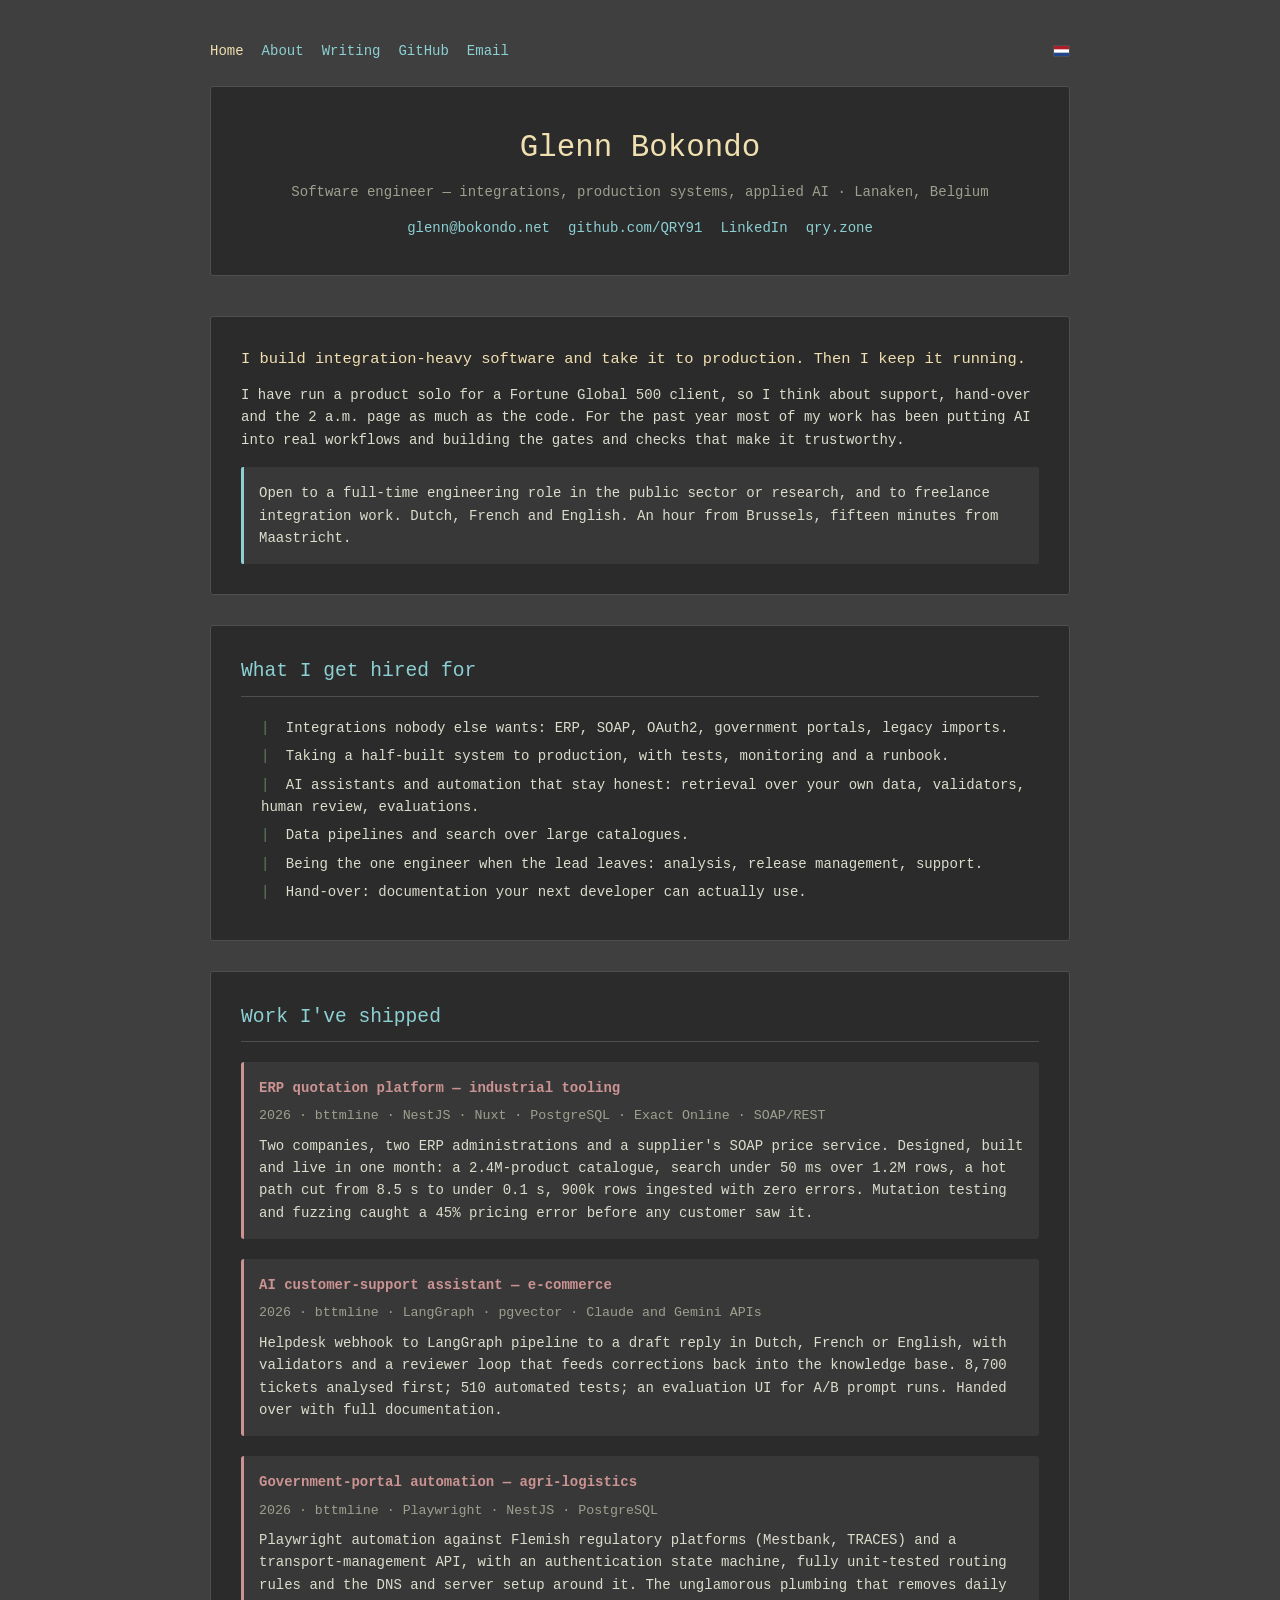
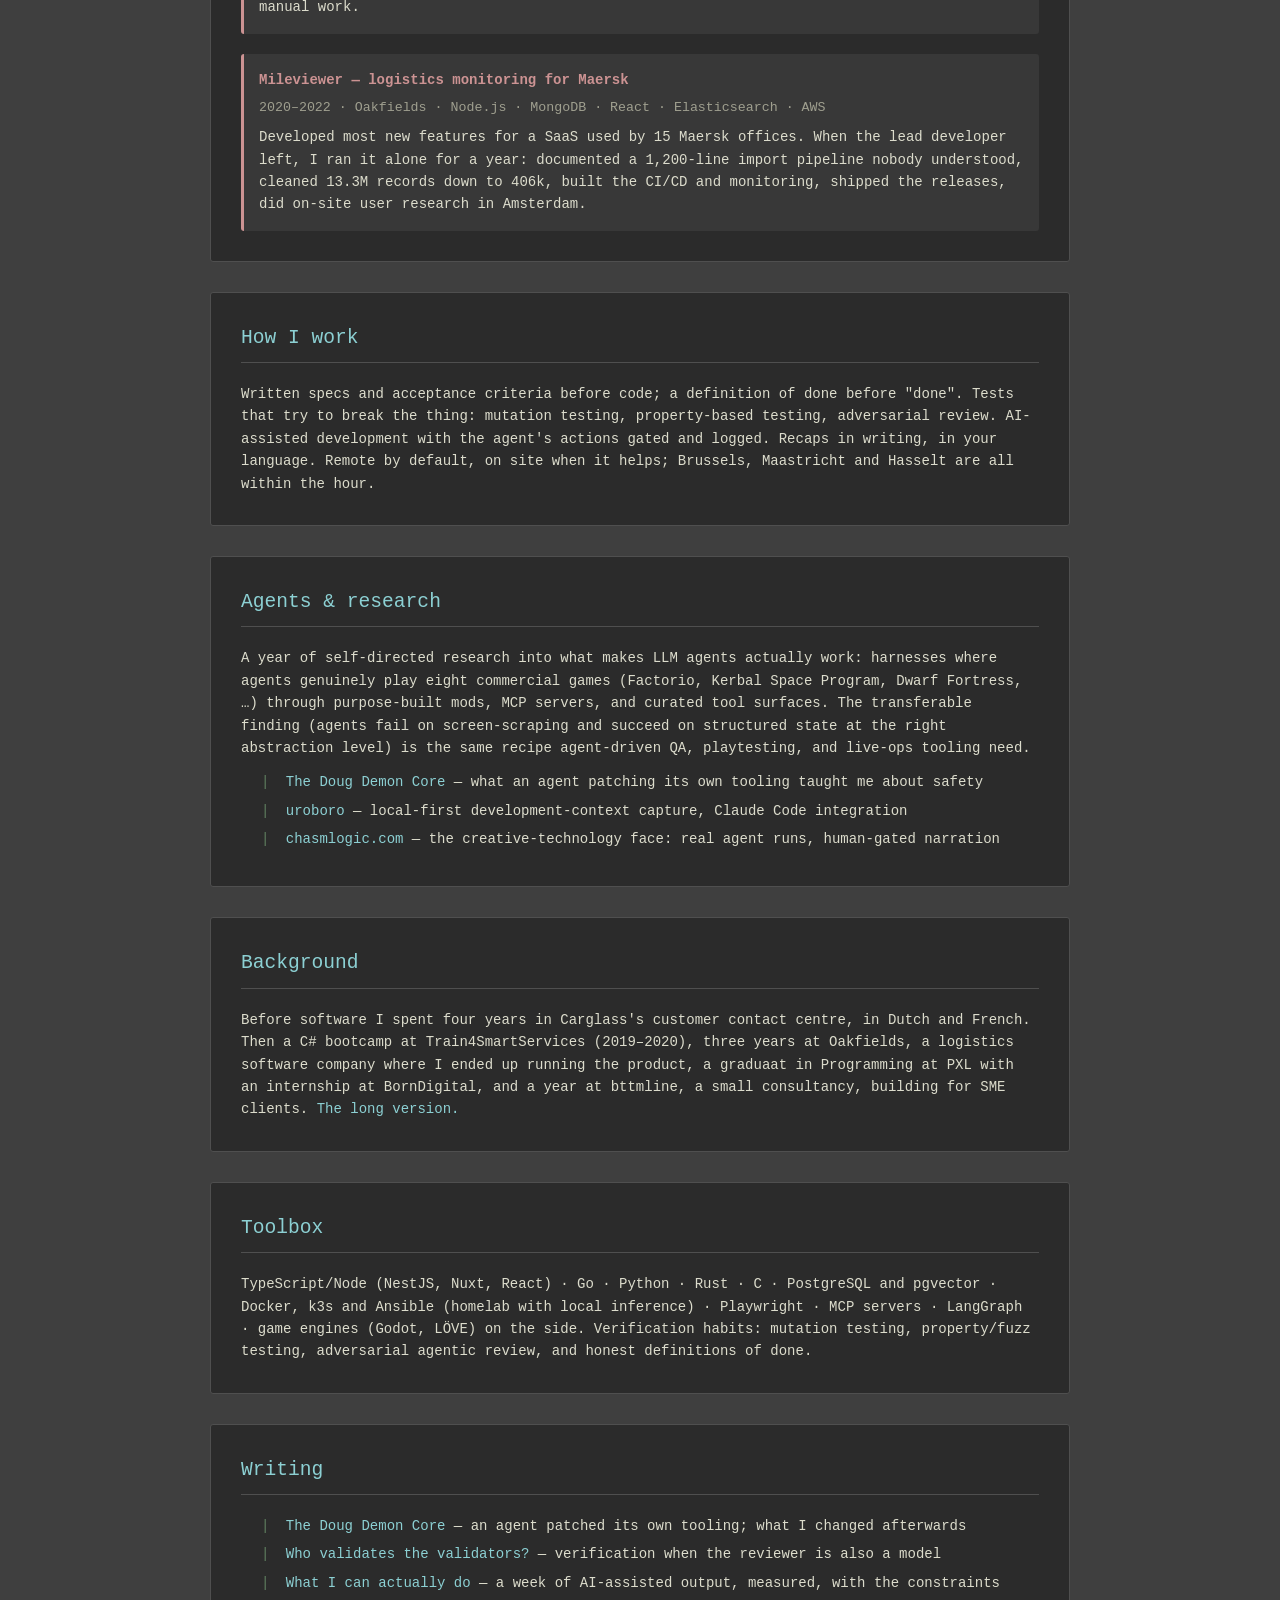
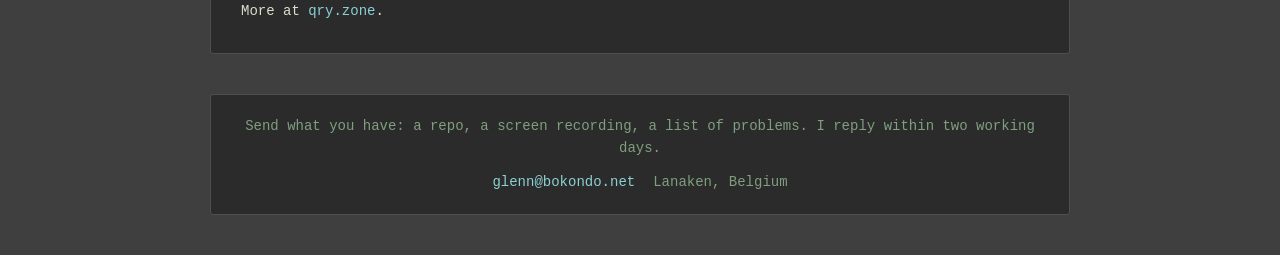
==== commit 99302d92: "feat: add dutch pages and language switch" ====
--- a/index.html
+++ b/index.html
@@ -7,6 +7,9 @@
     <meta name="description" content="Software engineer in Lanaken, Belgium. Integration-heavy systems taken to production and kept running; AI in real workflows with the checks that make it trustworthy." />
     <link rel="shortcut icon" href="/favicon.ico" type="image/x-icon" />
     <link rel="stylesheet" href="/style.css" />
+    <link rel="alternate" hreflang="en" href="https://www.bokondo.net/" />
+    <link rel="alternate" hreflang="nl" href="https://www.bokondo.net/nl/" />
+    <link rel="alternate" hreflang="x-default" href="https://www.bokondo.net/" />
 </head>
 <body>
     <main>
@@ -16,6 +19,7 @@
             <a href="https://qry.zone">Writing</a>
             <a href="https://github.com/QRY91">GitHub</a>
             <a href="mailto:glenn@bokondo.net">Email</a>
+            <a class="lang" href="/nl/" hreflang="nl" lang="nl" title="Nederlands"><img src="/assets/flag-nl.svg" alt="" width="18" height="12" /><span class="visually-hidden">Nederlands</span></a>
         </nav>
 
         <header class="card">
@@ -145,7 +149,7 @@
             <h2>Background</h2>
             <p>
                 Before software I spent four years in Carglass's customer contact
-                centre, in Dutch and French. Then a C# bootcamp at Train4SmartServices,
+                centre, in Dutch and French. Then a C# bootcamp at Train4SmartServices (2019–2020),
                 three years at Oakfields, a logistics software company where I ended up
                 running the product, a graduaat in Programming at PXL with an internship
                 at BornDigital, and a year at bttmline, a small consultancy, building
--- a/style.css
+++ b/style.css
@@ -25,6 +25,9 @@
 main { max-width: var(--measure); margin: 0 auto; padding: 40px 20px; }
 nav.site { display: flex; flex-wrap: wrap; gap: 6px 18px; margin-bottom: 24px; color: var(--green); }
 nav.site a[aria-current="page"] { color: var(--title); }
+nav.site .lang { margin-left: auto; display: inline-flex; align-items: center; line-height: 1; }
+nav.site .lang img { display: block; height: 12px; width: auto; border: 1px solid var(--rule); border-radius: 1px; }
+.visually-hidden { position: absolute; width: 1px; height: 1px; margin: -1px; padding: 0; overflow: hidden; clip: rect(0 0 0 0); white-space: nowrap; border: 0; }
 header.card {
     text-align: center;
     margin-bottom: 40px;
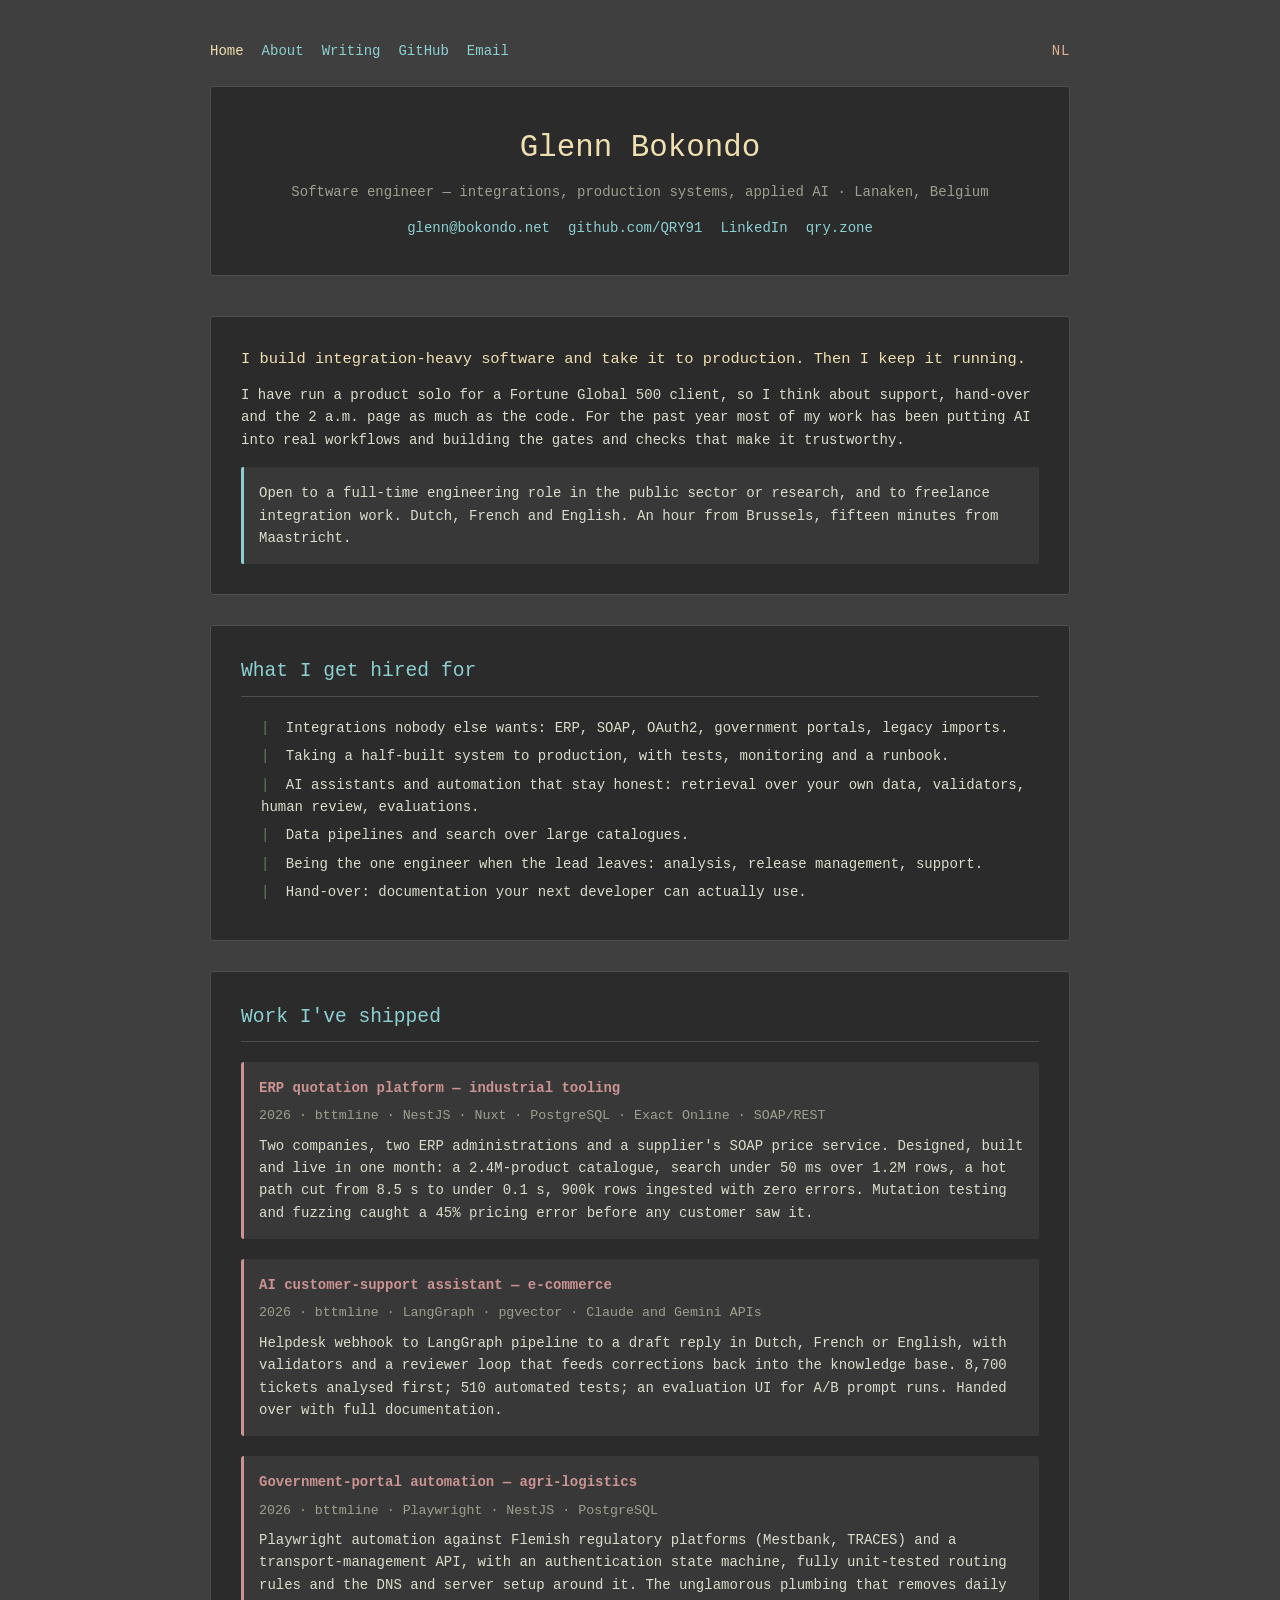
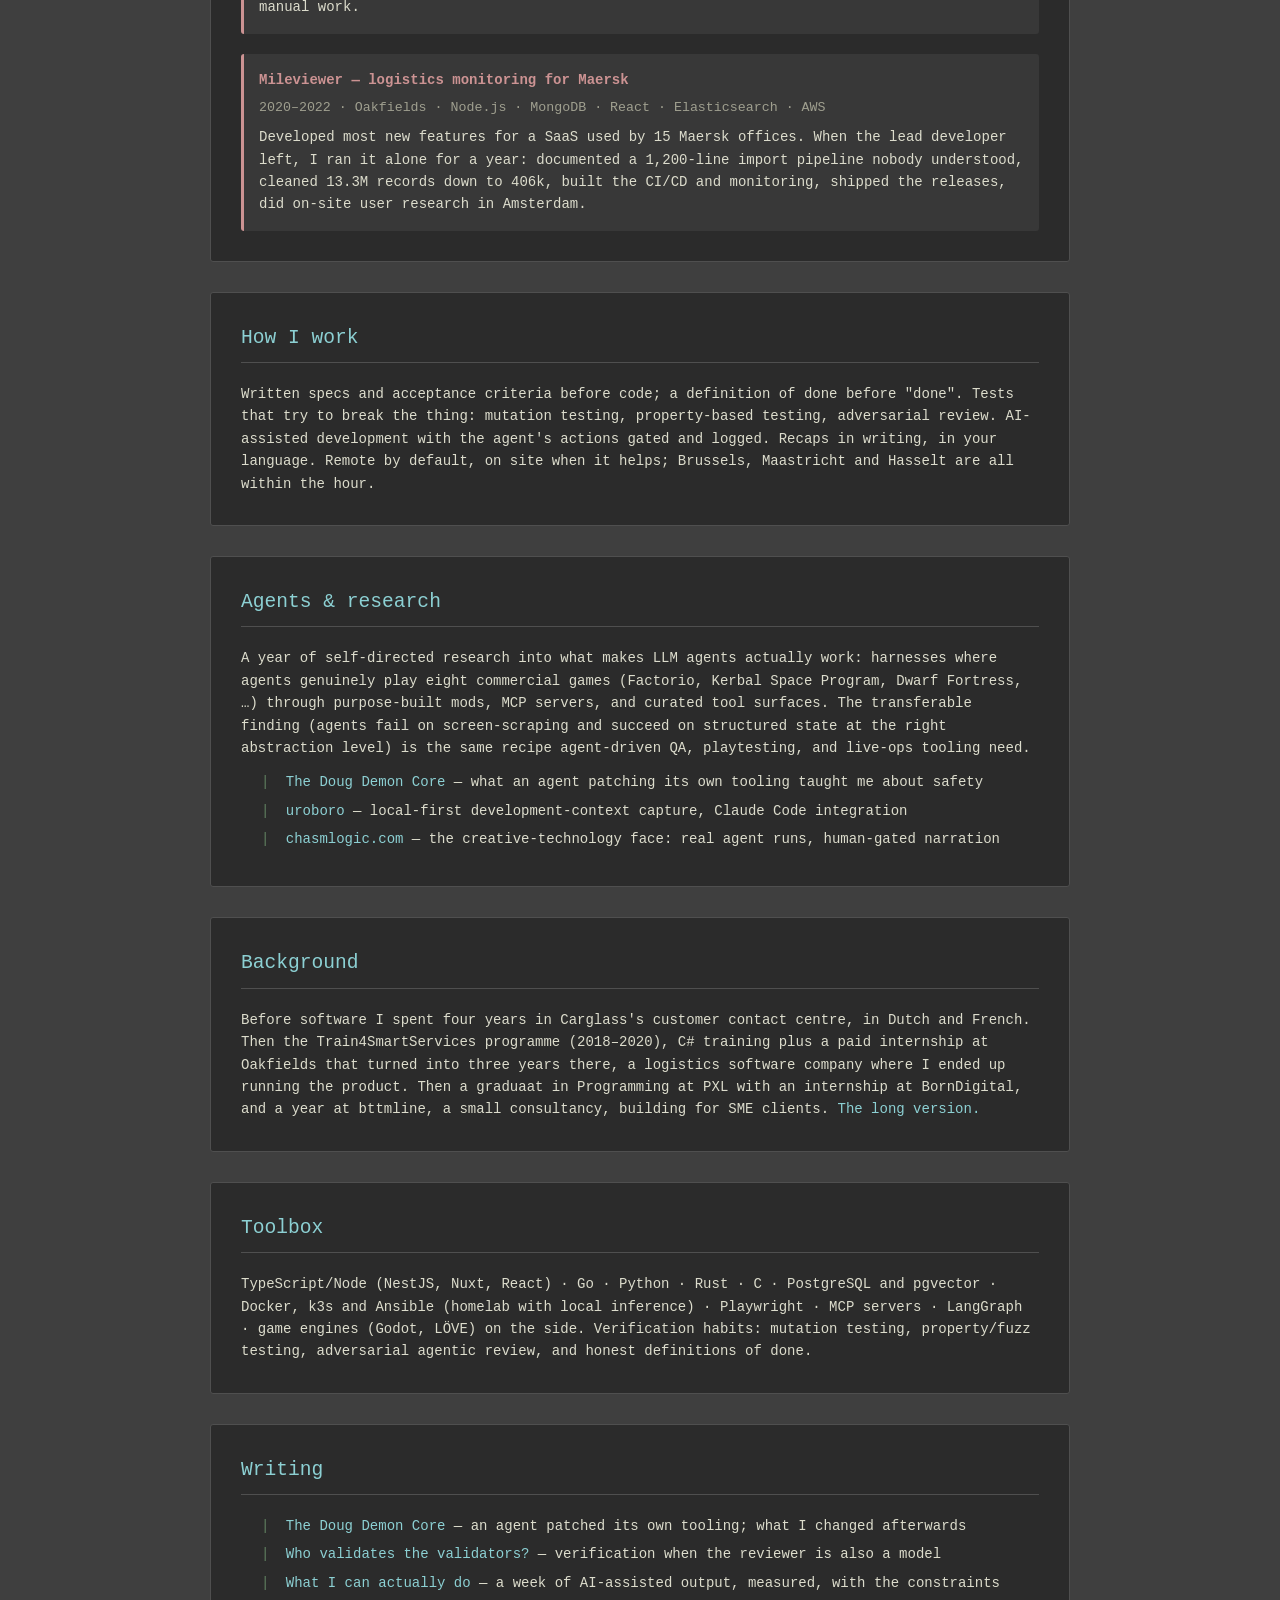
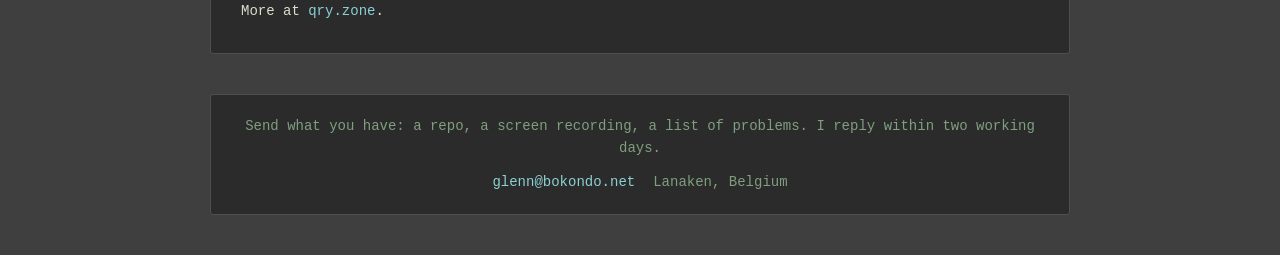
==== commit e77673fc: "fix: text language toggle and training timeline" ====
--- a/index.html
+++ b/index.html
@@ -19,7 +19,7 @@
             <a href="https://qry.zone">Writing</a>
             <a href="https://github.com/QRY91">GitHub</a>
             <a href="mailto:glenn@bokondo.net">Email</a>
-            <a class="lang" href="/nl/" hreflang="nl" lang="nl" title="Nederlands"><img src="/assets/flag-nl.svg" alt="" width="18" height="12" /><span class="visually-hidden">Nederlands</span></a>
+            <a class="lang" href="/nl/" hreflang="nl" lang="nl" title="Nederlands">NL</a>
         </nav>
 
         <header class="card">
@@ -149,11 +149,12 @@
             <h2>Background</h2>
             <p>
                 Before software I spent four years in Carglass's customer contact
-                centre, in Dutch and French. Then a C# bootcamp at Train4SmartServices (2019–2020),
-                three years at Oakfields, a logistics software company where I ended up
-                running the product, a graduaat in Programming at PXL with an internship
-                at BornDigital, and a year at bttmline, a small consultancy, building
-                for SME clients. <a href="/about/">The long version.</a>
+                centre, in Dutch and French. Then the Train4SmartServices programme
+                (2018–2020), C# training plus a paid internship at Oakfields that turned
+                into three years there, a logistics software company where I ended up
+                running the product. Then a graduaat in Programming at PXL with an
+                internship at BornDigital, and a year at bttmline, a small consultancy,
+                building for SME clients. <a href="/about/">The long version.</a>
             </p>
         </section>
 
--- a/style.css
+++ b/style.css
@@ -25,9 +25,7 @@
 main { max-width: var(--measure); margin: 0 auto; padding: 40px 20px; }
 nav.site { display: flex; flex-wrap: wrap; gap: 6px 18px; margin-bottom: 24px; color: var(--green); }
 nav.site a[aria-current="page"] { color: var(--title); }
-nav.site .lang { margin-left: auto; display: inline-flex; align-items: center; line-height: 1; }
-nav.site .lang img { display: block; height: 12px; width: auto; border: 1px solid var(--rule); border-radius: 1px; }
-.visually-hidden { position: absolute; width: 1px; height: 1px; margin: -1px; padding: 0; overflow: hidden; clip: rect(0 0 0 0); white-space: nowrap; border: 0; }
+nav.site .lang { margin-left: auto; color: var(--orange); letter-spacing: 0.05em; }
 header.card {
     text-align: center;
     margin-bottom: 40px;
